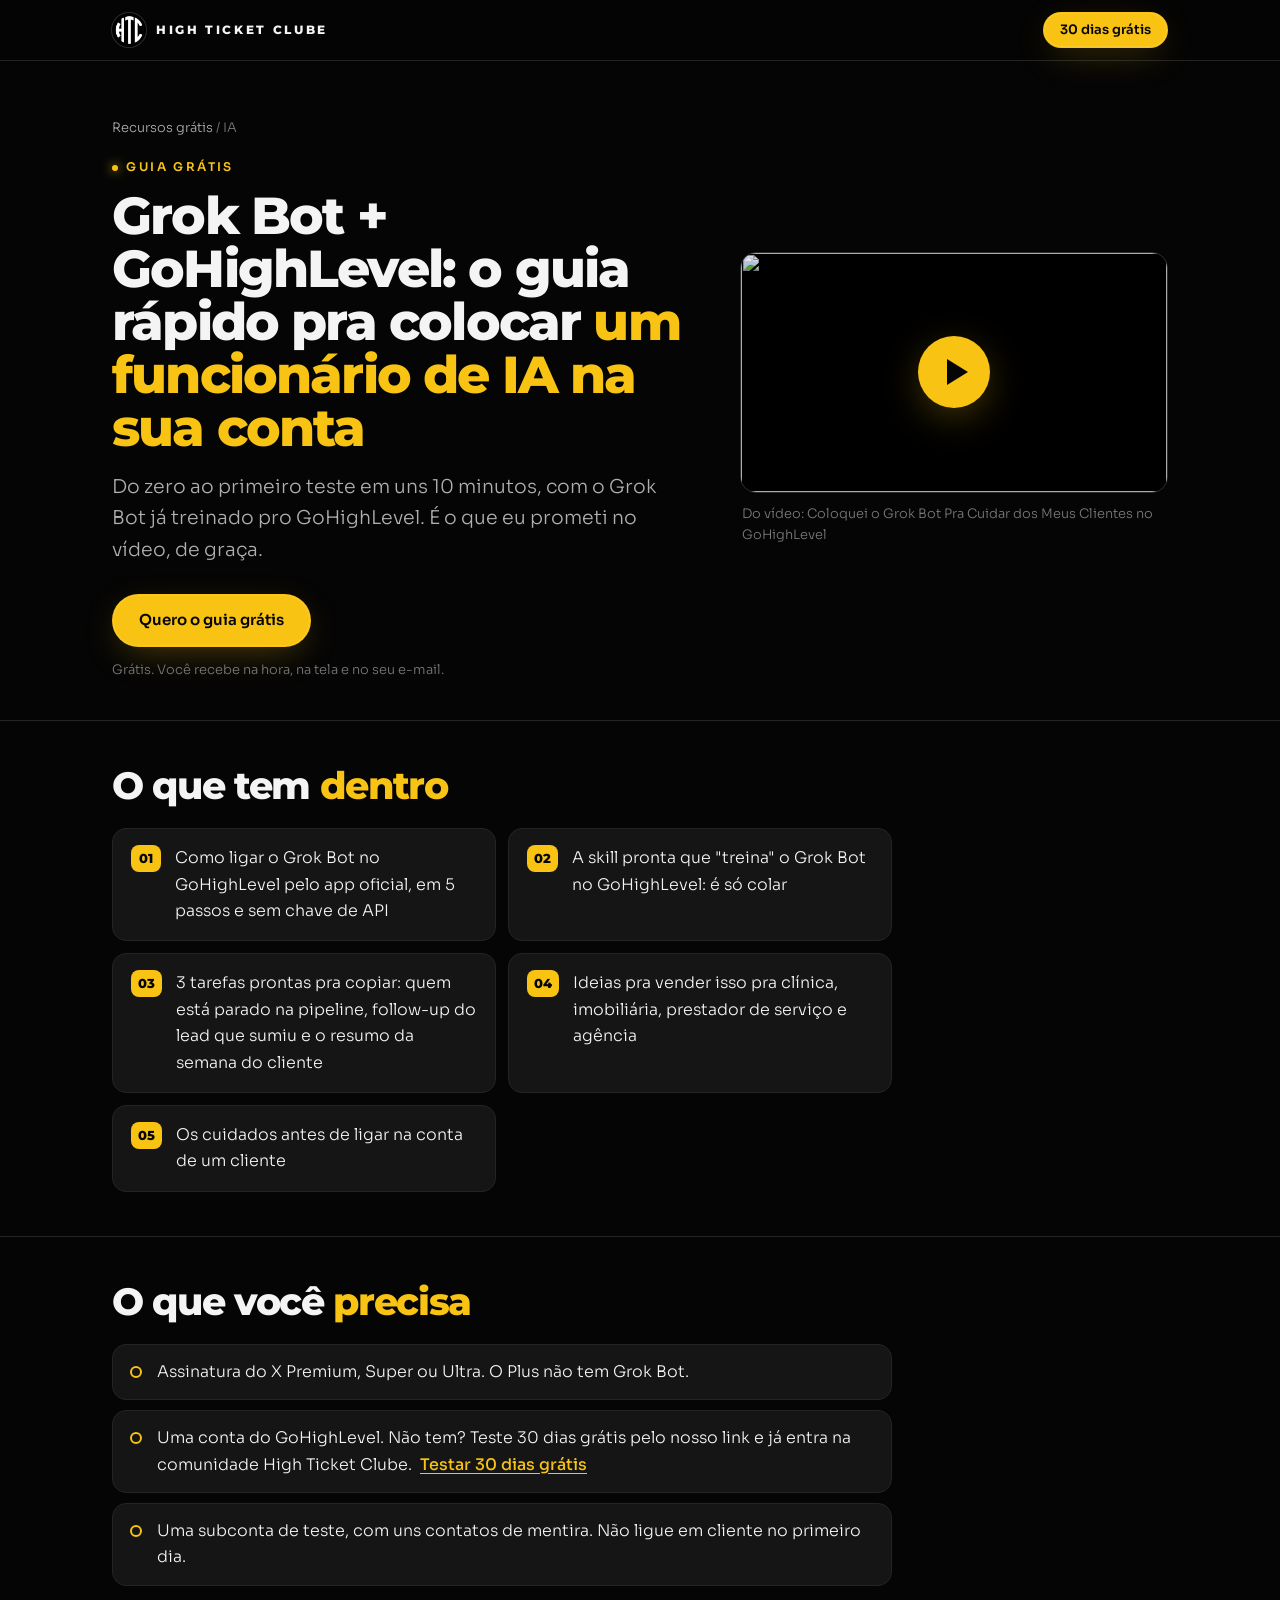
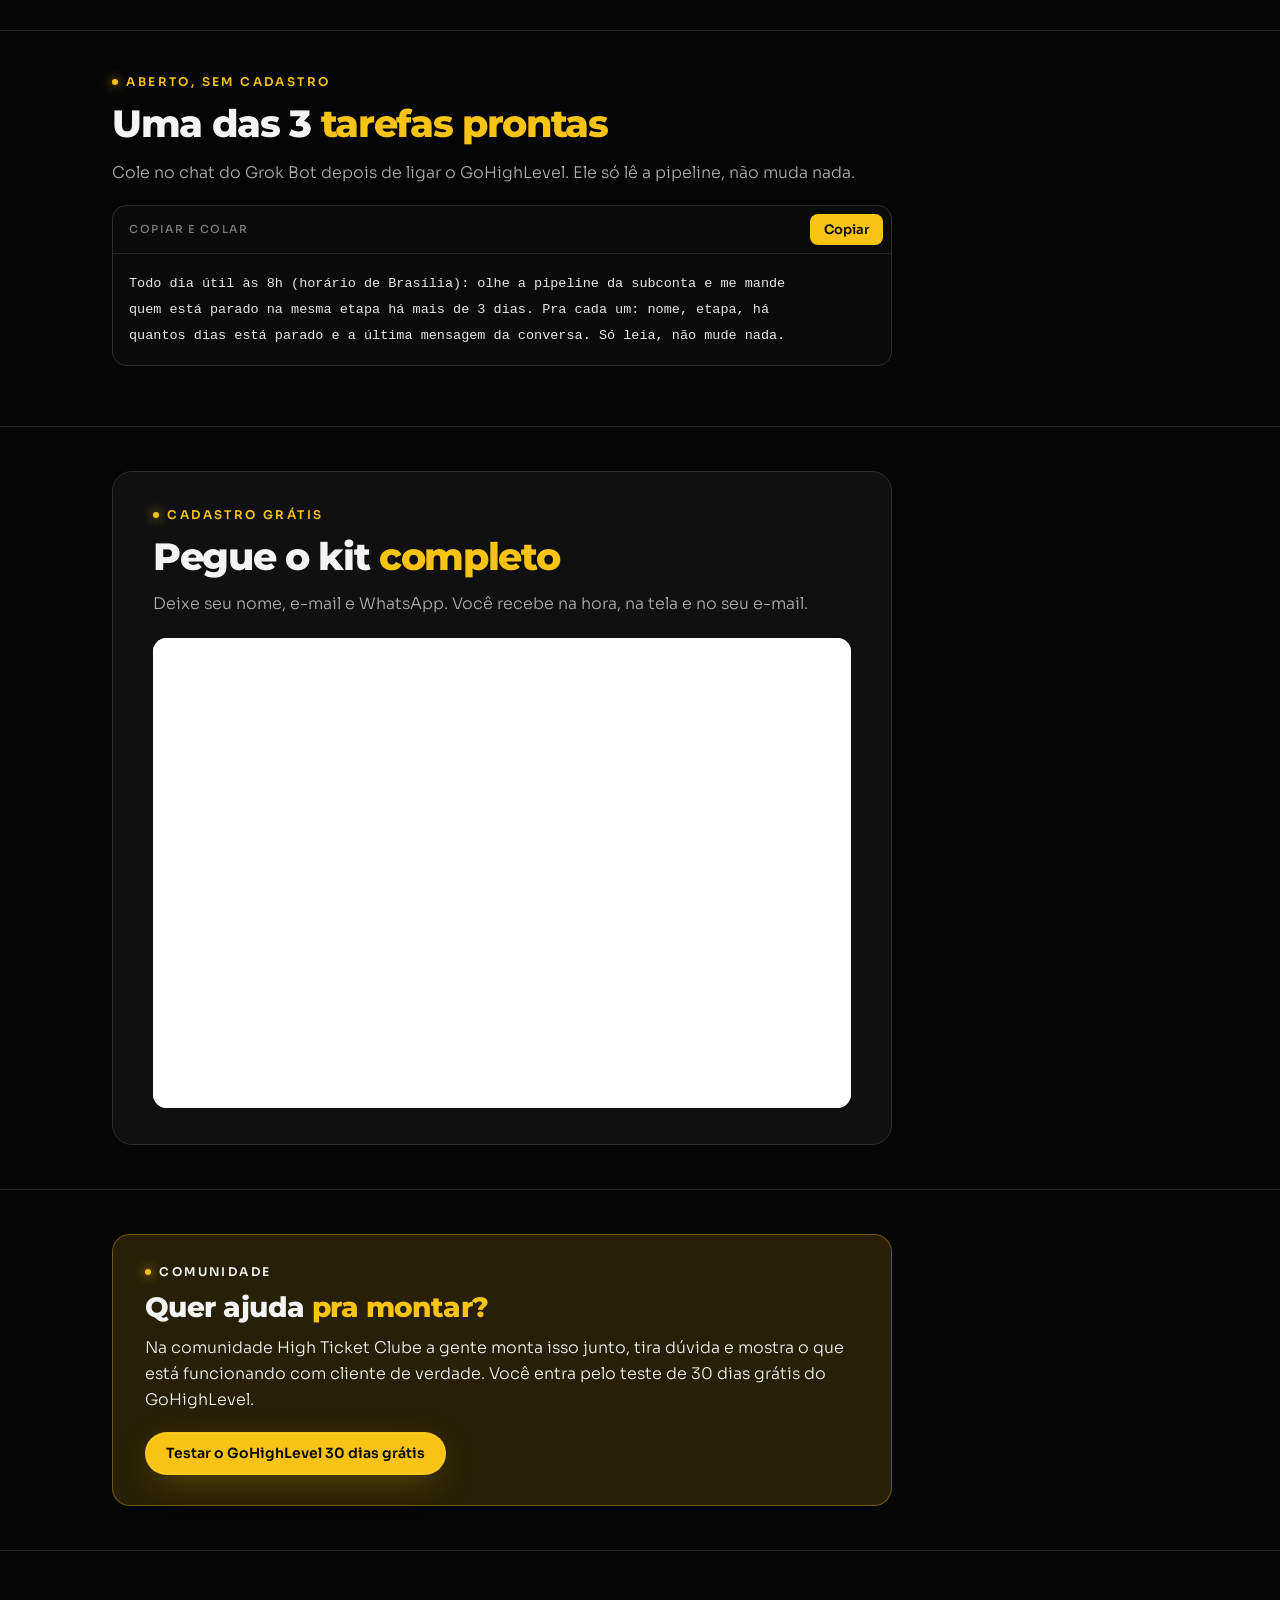
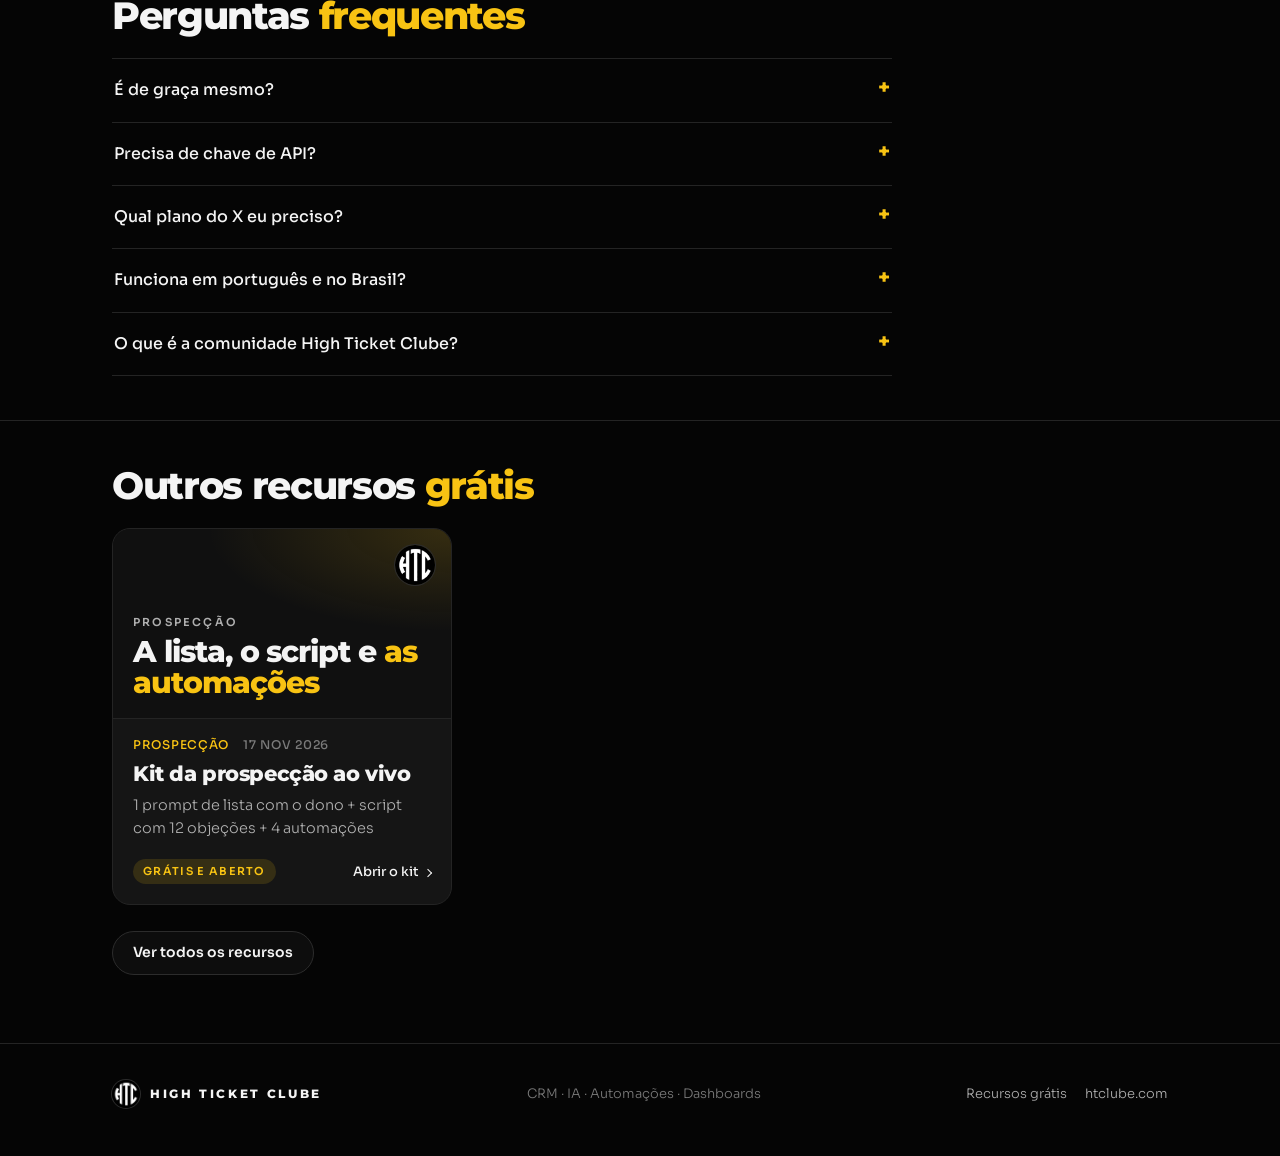
==== grok-bot-ghl/index.html @ d807158c "recursos: kit-prospeccao, grok-bot-ghl Co-Authored-By: Claude Opus 5.5 <noreply@anthropic.com>" ====
<!doctype html>
<html lang="pt-BR">
<head>
<meta charset="utf-8">
<meta name="viewport" content="width=device-width, initial-scale=1">
<title>Grok Bot + GoHighLevel | Recursos grátis</title>
<meta name="description" content="Do zero ao primeiro teste em uns 10 minutos, com o Grok Bot já treinado pro GoHighLevel. É o que eu prometi no vídeo, de graça.">
<link rel="canonical" href="https://recursos.htclube.com/grok-bot-ghl/">
<meta property="og:type" content="website">
<meta property="og:title" content="Grok Bot + GoHighLevel | Recursos grátis">
<meta property="og:description" content="Do zero ao primeiro teste em uns 10 minutos, com o Grok Bot já treinado pro GoHighLevel. É o que eu prometi no vídeo, de graça.">
<meta property="og:url" content="https://recursos.htclube.com/grok-bot-ghl/">
<meta property="og:image" content="https://i.ytimg.com/vi/a-weSsnmP30/hqdefault.jpg">
<meta name="theme-color" content="#050505">
<link rel="icon" type="image/png" href="../assets/favicon.png">
<link rel="preconnect" href="https://fonts.googleapis.com">
<link rel="preconnect" href="https://fonts.gstatic.com" crossorigin>
<link rel="stylesheet" href="https://fonts.googleapis.com/css2?family=Montserrat:wght@800&family=Sora:wght@300..700&display=swap">
<link rel="stylesheet" href="../assets/estilo.css?v=2f6b533d">
<script src="../assets/site.js?v=2f6b533d" defer></script>
</head>
<body>
<header class="topo"><div class="wrap topo-in">
<a class="marca" href="../" data-leva><img src="../assets/logo.png" alt="" width="34" height="34"><span>HIGH TICKET CLUBE</span></a>
<a class="btn btn-p" href="https://www.htclube.com/?utm_source=youtube&amp;utm_medium=organic&amp;utm_campaign=ia&amp;utm_content=g-mat-grok-bot-ghl" data-trial target="_blank" rel="noopener">30 dias grátis</a>
</div></header>
<main>
<section class="hero hero-kit"><div class="wrap hero-grade">
<div>
<p class="voltar"><a href="../" data-leva>Recursos grátis</a> / IA</p>
<p class="eyebrow">GUIA GRÁTIS</p>
<h1>Grok Bot + GoHighLevel: o guia rápido pra colocar <span class="am">um funcionário de IA na sua conta</span></h1>
<p class="sub">Do zero ao primeiro teste em uns 10 minutos, com o Grok Bot já treinado pro GoHighLevel. É o que eu prometi no vídeo, de graça.</p>
<p class="acoes"><a class="btn btn-g" href="#cadastro">Quero o guia grátis</a></p>
<p class="peq">Grátis. Você recebe na hora, na tela e no seu e-mail.</p>
</div>
<div class="video"><a class="video-capa" href="https://www.youtube.com/watch?v=a-weSsnmP30" data-yt="a-weSsnmP30" target="_blank" rel="noopener"><img src="https://i.ytimg.com/vi/a-weSsnmP30/hqdefault.jpg" alt="" width="480" height="360"><span class="play" aria-hidden="true"></span><span class="sr">Assistir o vídeo no YouTube</span></a><p class="video-legenda">Do vídeo: Coloquei o Grok Bot Pra Cuidar dos Meus Clientes no GoHighLevel</p></div>
</div></section>

<section class="secao"><div class="wrap ler">
<h2>O que tem <span class="am">dentro</span></h2>
<ol class="dentro"><li><span class="n">01</span><span>Como ligar o Grok Bot no GoHighLevel pelo app oficial, em 5 passos e sem chave de API</span></li><li><span class="n">02</span><span>A skill pronta que "treina" o Grok Bot no GoHighLevel: é só colar</span></li><li><span class="n">03</span><span>3 tarefas prontas pra copiar: quem está parado na pipeline, follow-up do lead que sumiu e o resumo da semana do cliente</span></li><li><span class="n">04</span><span>Ideias pra vender isso pra clínica, imobiliária, prestador de serviço e agência</span></li><li><span class="n">05</span><span>Os cuidados antes de ligar na conta de um cliente</span></li></ol>
</div></section>

<section class="secao"><div class="wrap ler">
<h2>O que você <span class="am">precisa</span></h2>
<ul class="precisa"><li>Assinatura do X Premium, Super ou Ultra. O Plus não tem Grok Bot.</li><li>Uma conta do GoHighLevel. Não tem? Teste 30 dias grátis pelo nosso link e já entra na comunidade High Ticket Clube. <a class="link-trial" href="https://www.htclube.com/?utm_source=youtube&amp;utm_medium=organic&amp;utm_campaign=ia&amp;utm_content=g-mat-grok-bot-ghl" data-trial target="_blank" rel="noopener">Testar 30 dias grátis</a></li><li>Uma subconta de teste, com uns contatos de mentira. Não ligue em cliente no primeiro dia.</li></ul>
</div></section>

<section class="secao"><div class="wrap ler">
<p class="eyebrow">ABERTO, SEM CADASTRO</p>
<h2>Uma das 3 <span class="am">tarefas prontas</span></h2>
<p class="intro">Cole no chat do Grok Bot depois de ligar o GoHighLevel. Ele só lê a pipeline, não muda nada.</p>
<div class="conteudo"><div class="codigo"><div class="codigo-topo"><span>Copiar e colar</span><button class="copiar" type="button">Copiar</button></div><pre><code>Todo dia útil às 8h (horário de Brasília): olhe a pipeline da subconta e me mande
quem está parado na mesma etapa há mais de 3 dias. Pra cada um: nome, etapa, há
quantos dias está parado e a última mensagem da conversa. Só leia, não mude nada.</code></pre></div></div>
</div></section>

<section class="secao" id="cadastro"><div class="wrap ler">
<div class="cadastro">
<p class="eyebrow">CADASTRO GRÁTIS</p>
<h2>Pegue o kit <span class="am">completo</span></h2>
<p>Deixe seu nome, e-mail e WhatsApp. Você recebe na hora, na tela e no seu e-mail.</p>
<div class="form-ghl"><iframe data-src="https://api.leadconnectorhq.com/widget/form/6o6xbaWZyhLuDJ2fn6XQ?material=grok-bot-ghl" id="inline-6o6xbaWZyhLuDJ2fn6XQ" data-layout="{'id':'INLINE'}" data-trigger-type="alwaysShow" data-trigger-value="" data-activation-type="alwaysActivated" data-activation-value="" data-deactivation-type="neverDeactivate" data-deactivation-value="" data-form-name="Material grátis" data-height="470" data-layout-iframe-id="inline-6o6xbaWZyhLuDJ2fn6XQ" data-form-id="6o6xbaWZyhLuDJ2fn6XQ" title="Cadastro grátis: Grok Bot + GoHighLevel" style="height:470px"></iframe></div>
<noscript><p class="aviso-form">O cadastro precisa do JavaScript ligado no navegador.</p></noscript>
<script src="https://link.msgsndr.com/js/form_embed.js" defer></script>

</div>
</div></section>

<section class="secao"><div class="wrap ler">
<aside class="faixa-trial">
<p class="eyebrow">COMUNIDADE</p>
<h3>Quer ajuda <span class="am">pra montar?</span></h3>
<p>Na comunidade High Ticket Clube a gente monta isso junto, tira dúvida e mostra o que está funcionando com cliente de verdade. Você entra pelo teste de 30 dias grátis do GoHighLevel.</p>
<a class="btn" href="https://www.htclube.com/?utm_source=youtube&amp;utm_medium=organic&amp;utm_campaign=ia&amp;utm_content=g-mat-grok-bot-ghl" data-trial target="_blank" rel="noopener">Testar o GoHighLevel 30 dias grátis</a>
</aside>
</div></section>

<section class="secao"><div class="wrap ler">
<h2>Perguntas <span class="am">frequentes</span></h2>
<div class="faq"><details><summary>É de graça mesmo?</summary><p>É. Você deixa nome, e-mail e WhatsApp e o kit abre na hora.</p></details><details><summary>Precisa de chave de API?</summary><p>Não. A HighLevel tem um app oficial dentro do Grok Bot. Você entra com o seu login do GoHighLevel.</p></details><details><summary>Qual plano do X eu preciso?</summary><p>Premium, Super ou Ultra. O Plus não tem Grok Bot. Confira o preço em x.ai na hora de assinar.</p></details><details><summary>Funciona em português e no Brasil?</summary><p>Ainda não está confirmado na documentação. Teste na sua subconta antes de prometer pro cliente.</p></details><details><summary>O que é a comunidade High Ticket Clube?</summary><p>É a maior comunidade de GoHighLevel do Brasil, com mais de 500 membros. Você entra pelo teste de 30 dias grátis do GoHighLevel pelo nosso link, e lá dentro estão as automações prontas pra importar.</p></details></div>
</div></section>
<section class="secao"><div class="wrap">
<h2>Outros recursos <span class="am">grátis</span></h2>
<div class="grade"><a class="card" href="../kit-prospeccao/" data-leva data-tema="Prospecção">
<div class="capa capa-marca"><img class="capa-logo" src="../assets/logo.png" alt="" width="40" height="40"><span class="capa-tema">Prospecção</span><span class="capa-titulo">A lista, o script e <span class="am">as automações</span></span></div>
<div class="card-corpo">
<p class="meta"><span>Prospecção</span><span>17 nov 2026</span></p>
<h3>Kit da prospecção ao vivo</h3>
<p class="resumo">1 prompt de lista com o dono + script com 12 objeções + 4 automações</p>
<p class="card-pe"><span class="selo">Grátis e aberto</span><span class="abrir">Abrir o kit</span></p>
</div>
</a></div>
<p class="ver-todos"><a class="btn btn-sec" href="../" data-leva>Ver todos os recursos</a></p>
</div></section>
</main>
<footer class="rodape"><div class="wrap rodape-in">
<div class="marca"><img src="../assets/logo.png" alt="" width="28" height="28"><span>HIGH TICKET CLUBE</span></div>
<p class="assina">CRM · IA · Automações · Dashboards</p>
<p class="links"><a href="../" data-leva>Recursos grátis</a><a href="https://www.htclube.com/" target="_blank" rel="noopener">htclube.com</a></p>
</div></footer>
</body>
</html>
---- assets/estilo.css ----
/* Recursos grátis do High Ticket Clube. Gerado por tools/recursos.py (fonte: tools/recursos_estilo.css no YouTube Hub).
   Marca: preto profundo, um único destaque amarelo #f8c313, Montserrat 800 + Sora. */
:root {
  --fundo: #050505; --elevado: #101010; --sup: #151515; --sup2: #1c1c1c;
  --linha: #242424; --linha-forte: #2c2c2c;
  --texto: #f4f4f4; --suave: #afafaf; --apagado: #7a7a7a;
  --cor: #f8c313; --cor-suave: rgba(248, 195, 19, .14); --cor-brilho: rgba(248, 195, 19, .35);
  --curva: cubic-bezier(.2, .7, .2, 1);
  --titulo: 'Montserrat', system-ui, sans-serif;
  --corpo: 'Sora', system-ui, sans-serif;
  color-scheme: dark;
}
*, *::before, *::after { box-sizing: border-box; }
html { -webkit-text-size-adjust: 100%; scroll-behavior: smooth; scroll-padding-top: 76px; }
body { margin: 0; background: var(--fundo); color: var(--texto); font: 300 16px/1.65 var(--corpo); }
img { max-width: 100%; display: block; }
a { color: var(--cor); text-underline-offset: .18em; }
[hidden] { display: none !important; }
.am { color: var(--cor); }
.wrap { max-width: 1120px; margin: 0 auto; padding: 0 16px; }
.ler > * { max-width: 780px; }
@media (min-width: 720px) { .wrap { padding: 0 32px; } }
.sr { position: absolute; width: 1px; height: 1px; overflow: hidden; clip: rect(0 0 0 0); white-space: nowrap; }

.previa { background: var(--sup2); color: var(--suave); font-size: 12.5px; text-align: center; padding: 8px 16px; border-bottom: 1px solid var(--linha); }

/* topo e rodapé */
.topo { position: sticky; top: 0; z-index: 20; background: rgba(5, 5, 5, .86); backdrop-filter: blur(12px); -webkit-backdrop-filter: blur(12px); border-bottom: 1px solid var(--linha); }
.topo-in { display: flex; align-items: center; justify-content: space-between; gap: 12px; height: 60px; }
.marca { display: inline-flex; align-items: center; gap: 10px; color: var(--texto); text-decoration: none; min-width: 0; }
.marca img { border-radius: 50%; box-shadow: 0 0 0 1px var(--linha-forte); flex: none; }
.marca span { font: 800 12px/1 var(--titulo); letter-spacing: .22em; white-space: nowrap; }
@media (max-width: 420px) { .marca span { font-size: 10px; letter-spacing: .12em; } }
.rodape { border-top: 1px solid var(--linha); padding: 36px 0 48px; margin-top: 24px; }
.rodape-in { display: flex; flex-wrap: wrap; align-items: center; justify-content: space-between; gap: 12px 24px; }
.rodape p { margin: 0; color: var(--apagado); font-size: 13px; }
.rodape .links { display: flex; gap: 18px; }
.rodape .links a { color: var(--suave); text-decoration: none; }
.rodape .links a:hover { color: var(--texto); }

/* botões */
.btn { display: inline-flex; align-items: center; justify-content: center; gap: 10px; padding: 12px 20px; border-radius: 999px;
  background: var(--cor); color: #050505; font: 600 14px/1.25 var(--corpo); text-decoration: none; text-align: center;
  border: 1px solid transparent; cursor: pointer;
  box-shadow: 0 0 0 1px rgba(255, 255, 255, .12) inset, 0 10px 36px -10px var(--cor-brilho);
  transition: transform .25s var(--curva), box-shadow .25s var(--curva); }
.btn:hover { transform: translateY(-2px); box-shadow: 0 0 0 1px rgba(255, 255, 255, .2) inset, 0 16px 44px -8px var(--cor-brilho); }
.btn:focus-visible, .chip:focus-visible, a:focus-visible, summary:focus-visible { outline: 2px solid var(--cor); outline-offset: 3px; }
.btn-p { padding: 9px 16px; font-size: 13px; flex: none; }
.btn-g { padding: 16px 26px; font-size: 15px; }
.btn-sec { background: rgba(255, 255, 255, .03); color: var(--texto); border-color: var(--linha-forte); box-shadow: none; }
.btn-sec:hover { border-color: var(--cor); box-shadow: none; }
.btn[disabled] { opacity: .45; cursor: not-allowed; transform: none; }

/* textos de título */
.eyebrow { display: flex; align-items: center; gap: .7em; margin: 0 0 14px; font: 600 12px/1.2 var(--corpo); letter-spacing: .2em; text-transform: uppercase; color: var(--cor); }
.eyebrow::before { content: ""; width: .5em; height: .5em; border-radius: 50%; background: var(--cor); box-shadow: 0 0 .9em var(--cor); flex: none; }
h1, h2, h3 { font-family: var(--titulo); font-weight: 800; letter-spacing: -.035em; line-height: 1.02; margin: 0; overflow-wrap: break-word; }
h1 { font-size: clamp(34px, 6.2vw, 62px); }
h2 { font-size: clamp(26px, 3.6vw, 38px); line-height: 1.08; margin-bottom: 22px; }
h3 { font-size: 20px; line-height: 1.2; letter-spacing: -.02em; }
.sub { font-size: clamp(16px, 1.8vw, 19px); color: var(--suave); margin: 18px 0 0; max-width: 620px; }
.peq { font-size: 13px; color: var(--apagado); margin: 12px 0 0; }
.intro { color: var(--suave); margin: -6px 0 18px; }

/* hero */
.hero { padding: 56px 0 40px; }
.hero h1 { max-width: 900px; }
.acoes { margin: 28px 0 0; display: flex; flex-wrap: wrap; gap: 12px; }
.voltar { font-size: 13px; color: var(--apagado); margin: 0 0 22px; }
.voltar a { color: var(--suave); text-decoration: none; }
.voltar a:hover { color: var(--texto); }
.hero-grade { display: grid; gap: 32px; align-items: center; }
@media (min-width: 920px) { .hero-grade { grid-template-columns: 1.15fr .85fr; gap: 48px; } .hero-kit h1 { font-size: clamp(34px, 4.4vw, 52px); } }
.hero-acesso h1 { font-size: clamp(32px, 5vw, 52px); }

/* central: filtro e grade */
.lista { padding: 8px 0 40px; }
.filtros { display: flex; flex-wrap: wrap; gap: 8px; margin: 0 0 22px; }
.chip { font: 500 13px/1 var(--corpo); color: var(--suave); background: var(--sup); border: 1px solid var(--linha); border-radius: 999px; padding: 9px 14px; cursor: pointer; transition: border-color .2s, color .2s; }
.chip:hover { color: var(--texto); border-color: var(--linha-forte); }
.chip[aria-pressed="true"] { background: var(--cor); color: #050505; border-color: var(--cor); }
.grade { display: grid; gap: 18px; grid-template-columns: repeat(auto-fill, minmax(min(300px, 100%), 1fr)); }
.card { display: flex; flex-direction: column; background: var(--sup); border: 1px solid var(--linha); border-radius: 18px; overflow: hidden; color: inherit; text-decoration: none; transition: transform .3s var(--curva), border-color .3s var(--curva); }
.card:hover { transform: translateY(-3px); border-color: var(--linha-forte); }
.capa { position: relative; aspect-ratio: 16 / 9; background: var(--elevado); overflow: hidden; }
.capa > img:not(.capa-logo) { width: 100%; height: 100%; object-fit: cover; }
.capa-marca { display: flex; flex-direction: column; justify-content: flex-end; gap: 8px; padding: 20px; border-bottom: 1px solid var(--linha);
  background: radial-gradient(120% 90% at 100% 0%, rgba(248, 195, 19, .16), transparent 60%), var(--elevado); }
.capa-logo { position: absolute; top: 16px; right: 16px; border-radius: 50%; box-shadow: 0 0 0 1px var(--linha-forte); }
.capa-tema { font: 600 11px/1 var(--corpo); letter-spacing: .2em; text-transform: uppercase; color: var(--suave); }
.capa-titulo { font: 800 clamp(24px, 3vw, 30px)/1.04 var(--titulo); letter-spacing: -.035em; color: var(--texto); }
.card-corpo { display: flex; flex-direction: column; gap: 8px; padding: 18px 20px 20px; flex: 1; }
.card h3 { font-size: 21px; }
.meta { display: flex; flex-wrap: wrap; gap: 6px 14px; margin: 0; font: 500 12px/1.3 var(--corpo); color: var(--apagado); letter-spacing: .06em; text-transform: uppercase; }
.meta span:first-child { color: var(--cor); }
.tag-rascunho { color: var(--suave) !important; border: 1px dashed var(--linha-forte); border-radius: 6px; padding: 0 6px; text-transform: none; letter-spacing: 0; }
.resumo { margin: 0; color: var(--suave); font-size: 14.5px; line-height: 1.55; }
.card-pe { margin: auto 0 0; padding-top: 12px; display: flex; align-items: center; justify-content: space-between; gap: 10px; flex-wrap: wrap; }
.selo { font: 600 11px/1 var(--corpo); letter-spacing: .12em; text-transform: uppercase; color: var(--cor); background: var(--cor-suave); padding: 7px 10px; border-radius: 999px; }
.abrir { font: 500 13px/1 var(--corpo); color: var(--texto); }
.abrir::after { content: ""; display: inline-block; width: .45em; height: .45em; border-top: 1.5px solid currentColor; border-right: 1.5px solid currentColor; transform: rotate(45deg); margin-left: .5em; transition: transform .25s var(--curva); }
.card:hover .abrir::after { transform: translateX(3px) rotate(45deg); }
.ver-todos { margin: 26px 0 0; }

/* faixa da comunidade (central) */
.faixa { background: var(--elevado); border-top: 1px solid var(--linha); border-bottom: 1px solid var(--linha); padding: 44px 0; margin: 8px 0 40px; }
.faixa-in { display: grid; gap: 24px; align-items: center; }
.faixa h2 { margin-bottom: 14px; }
.faixa p { margin: 0; color: var(--suave); max-width: 640px; }
@media (min-width: 880px) { .faixa-in { grid-template-columns: 1fr auto; gap: 48px; } }

/* página do kit */
.secao { padding: 44px 0; border-top: 1px solid var(--linha); }
.dentro { list-style: none; margin: 0; padding: 0; display: grid; gap: 12px; }
@media (min-width: 720px) { .dentro { grid-template-columns: 1fr 1fr; } }
.dentro li { display: flex; gap: 14px; align-items: flex-start; background: var(--sup); border: 1px solid var(--linha); border-radius: 14px; padding: 16px 18px; }
.dentro .n { flex: none; font: 800 13px/1 var(--titulo); color: #050505; background: var(--cor); border-radius: 8px; padding: 7px 7px; min-width: 30px; text-align: center; }
.precisa { list-style: none; margin: 0; padding: 0; display: grid; gap: 10px; }
.precisa li { position: relative; padding: 14px 16px 14px 44px; background: var(--sup); border: 1px solid var(--linha); border-radius: 14px; }
.precisa li::before { content: ""; position: absolute; left: 17px; top: 21px; width: 12px; height: 12px; border-radius: 50%; border: 2px solid var(--cor); }
.link-trial { display: inline-block; margin-left: 4px; font-weight: 500; white-space: nowrap; }
.video { margin: 0; }
.video-capa, .video iframe { position: relative; display: block; width: 100%; aspect-ratio: 16 / 9; border-radius: 16px; overflow: hidden; border: 1px solid var(--linha-forte); background: #000; }
.video-capa img { width: 100%; height: 100%; object-fit: cover; transition: transform .4s var(--curva), opacity .3s; opacity: .9; }
.video-capa:hover img { transform: scale(1.02); opacity: 1; }
.play { position: absolute; left: 50%; top: 50%; width: 72px; height: 72px; margin: -36px 0 0 -36px; border-radius: 50%; background: var(--cor); box-shadow: 0 10px 40px -6px var(--cor-brilho); }
.play::after { content: ""; position: absolute; left: 29px; top: 23px; border-style: solid; border-width: 13px 0 13px 21px; border-color: transparent transparent transparent #050505; }
.video-legenda { margin: 10px 2px 0; font-size: 13px; color: var(--apagado); }
.capa-hero .capa { border-radius: 16px; border: 1px solid var(--linha-forte); }

.cadastro { background: var(--elevado); border: 1px solid var(--linha-forte); border-radius: 20px; padding: 28px 20px; }
@media (min-width: 720px) { .cadastro { padding: 36px 40px; } }
.cadastro > h2 + p { color: var(--suave); margin: -8px 0 20px; }
.form-ghl { background: #fff; border-radius: 14px; overflow: hidden; }
.form-ghl iframe { display: block; width: 100%; border: 0; }
.form-falso { display: grid; gap: 14px; }
.form-falso label { display: grid; gap: 6px; font: 500 13px/1.2 var(--corpo); color: var(--suave); }
.form-falso input { width: 100%; font: 400 16px/1.2 var(--corpo); color: var(--texto); background: var(--sup); border: 1px solid var(--linha-forte); border-radius: 12px; padding: 14px 14px; }
.form-falso .btn { margin-top: 6px; width: 100%; }
.aviso-form { font-size: 12.5px; color: var(--apagado); margin: 12px 0 0; }
.ja { margin: 18px 0 0; font-size: 14px; }
.ja a { font-weight: 500; }

.faixa-trial { background: var(--cor-suave); border: 1px solid var(--cor-brilho); border-radius: 18px; padding: 24px 20px; margin: 40px 0; }
@media (min-width: 720px) { .faixa-trial { padding: 30px 32px; } }
.secao > .wrap > .faixa-trial:only-child { margin: 0; }
.faixa-trial h3 { font-size: clamp(22px, 2.6vw, 28px); margin-bottom: 10px; }
.faixa-trial p { color: var(--texto); margin: 0 0 18px; }
.faixa-trial .eyebrow { margin-bottom: 12px; }

.faq details { border-bottom: 1px solid var(--linha); }
.faq details:first-child { border-top: 1px solid var(--linha); }
.faq summary { cursor: pointer; list-style: none; display: flex; justify-content: space-between; gap: 16px; padding: 18px 2px; font-weight: 500; font-size: 16px; }
.faq summary::-webkit-details-marker { display: none; }
.faq summary::after { content: "+"; color: var(--cor); font: 800 20px/1 var(--titulo); flex: none; transition: transform .25s var(--curva); }
.faq details[open] summary::after { transform: rotate(45deg); }
.faq details p { margin: 0 0 18px; color: var(--suave); }

/* entrega: o material */
.indice { margin: 28px 0 0; padding: 18px 20px; background: var(--sup); border: 1px solid var(--linha); border-radius: 14px; }
.indice p { margin: 0 0 8px; font: 600 12px/1.2 var(--corpo); letter-spacing: .16em; text-transform: uppercase; color: var(--apagado); }
.indice ul { margin: 0; padding: 0; list-style: none; display: grid; gap: 6px; }
.indice a { color: var(--texto); text-decoration: none; }
.indice a:hover { color: var(--cor); }
.secao-conteudo { padding-top: 12px; border-top: 0; }
.doc { display: grid; gap: 8px; }
.doc-texto { min-width: 0; max-width: 780px; }
@media (min-width: 1080px) {
  .doc { grid-template-columns: minmax(0, 780px) minmax(0, 1fr); gap: 64px; align-items: start; }
  .doc-lado { grid-column: 2; grid-row: 1; position: sticky; top: 84px; }
  .doc-lado .indice { margin: 0; }
}
.conteudo { font-weight: 350; overflow-wrap: anywhere; }
.conteudo h2 { margin: 56px 0 16px; font-size: clamp(25px, 3.2vw, 34px); scroll-margin-top: 76px; }
.conteudo > h2:first-child { margin-top: 12px; }
.conteudo h3 { margin: 32px 0 10px; }
.conteudo h4 { margin: 24px 0 8px; font: 600 16px/1.3 var(--corpo); }
.conteudo p { margin: 12px 0; }
.conteudo ul, .conteudo ol { padding-left: 22px; margin: 12px 0; }
.conteudo li { margin: 6px 0; }
.conteudo li::marker { color: var(--cor); }
.conteudo strong { font-weight: 600; color: var(--texto); }
.conteudo em { font-style: normal; color: var(--suave); }
.conteudo code { font: 13.5px/1.4 ui-monospace, SFMono-Regular, Menlo, monospace; background: var(--sup2); border: 1px solid var(--linha); border-radius: 6px; padding: 1px 6px; }
.conteudo a { overflow-wrap: anywhere; }
.sep { border: 0; border-top: 1px solid var(--linha); margin: 40px 0; }
blockquote { margin: 14px 0; padding: 12px 18px; background: var(--sup); border-left: 3px solid var(--cor); border-radius: 0 12px 12px 0; }
blockquote p { margin: 6px 0 !important; }
.tabela { overflow-x: auto; margin: 18px 0; border: 1px solid var(--linha); border-radius: 14px; }
.tabela table { border-collapse: collapse; width: 100%; font-size: 14.5px; line-height: 1.5; }
.tabela th, .tabela td { text-align: left; vertical-align: top; padding: 11px 14px; border-bottom: 1px solid var(--linha); }
.tabela th { background: var(--sup2); font-weight: 600; font-size: 13px; color: var(--suave); }
.tabela tr:last-child td { border-bottom: 0; }
.tabela th, .tabela td { overflow-wrap: break-word; }
@media (max-width: 560px) {
  .tabela { border: 0; border-radius: 0; overflow: visible; }
  .tabela table, .tabela tbody, .tabela tr, .tabela td { display: block; width: 100%; }
  .tabela thead { display: none; }
  .tabela tr { background: var(--sup); border: 1px solid var(--linha); border-radius: 12px; margin: 0 0 10px; padding: 12px 14px; }
  .tabela td, .tabela td + td { border: 0 !important; padding: 0; }
  .tabela td:first-child { font-weight: 600; margin-bottom: 8px; }
  .tabela td + td::before { content: attr(data-rotulo); display: block; font: 600 11px/1.2 var(--corpo); letter-spacing: .14em; text-transform: uppercase; color: var(--apagado); margin-bottom: 4px; }
}
.tabela td + td, .tabela th + th { border-left: 1px solid var(--linha); }
.cta-linha { margin: 24px 0 !important; }

.codigo { background: #0b0b0b; border: 1px solid var(--linha-forte); border-radius: 14px; overflow: hidden; margin: 16px 0; }
.codigo-topo { display: flex; align-items: center; justify-content: space-between; gap: 12px; padding: 8px 8px 8px 16px; border-bottom: 1px solid var(--linha); font: 500 11px/1 var(--corpo); letter-spacing: .14em; text-transform: uppercase; color: var(--apagado); }
.copiar { font: 600 13px/1 var(--corpo); background: var(--cor); color: #050505; border: 0; border-radius: 8px; padding: 9px 14px; cursor: pointer; transition: transform .2s var(--curva); }
.copiar:active { transform: scale(.97); }
.copiar.ok { background: #22c55e; }
.codigo pre { margin: 0; padding: 16px; white-space: pre-wrap; overflow-wrap: anywhere; }
.codigo code { font: 13.5px/1.62 ui-monospace, SFMono-Regular, Menlo, monospace; color: #e6e6e6; background: none; border: 0; padding: 0; }

@media (prefers-reduced-motion: reduce) { * { transition: none !important; scroll-behavior: auto !important; } }
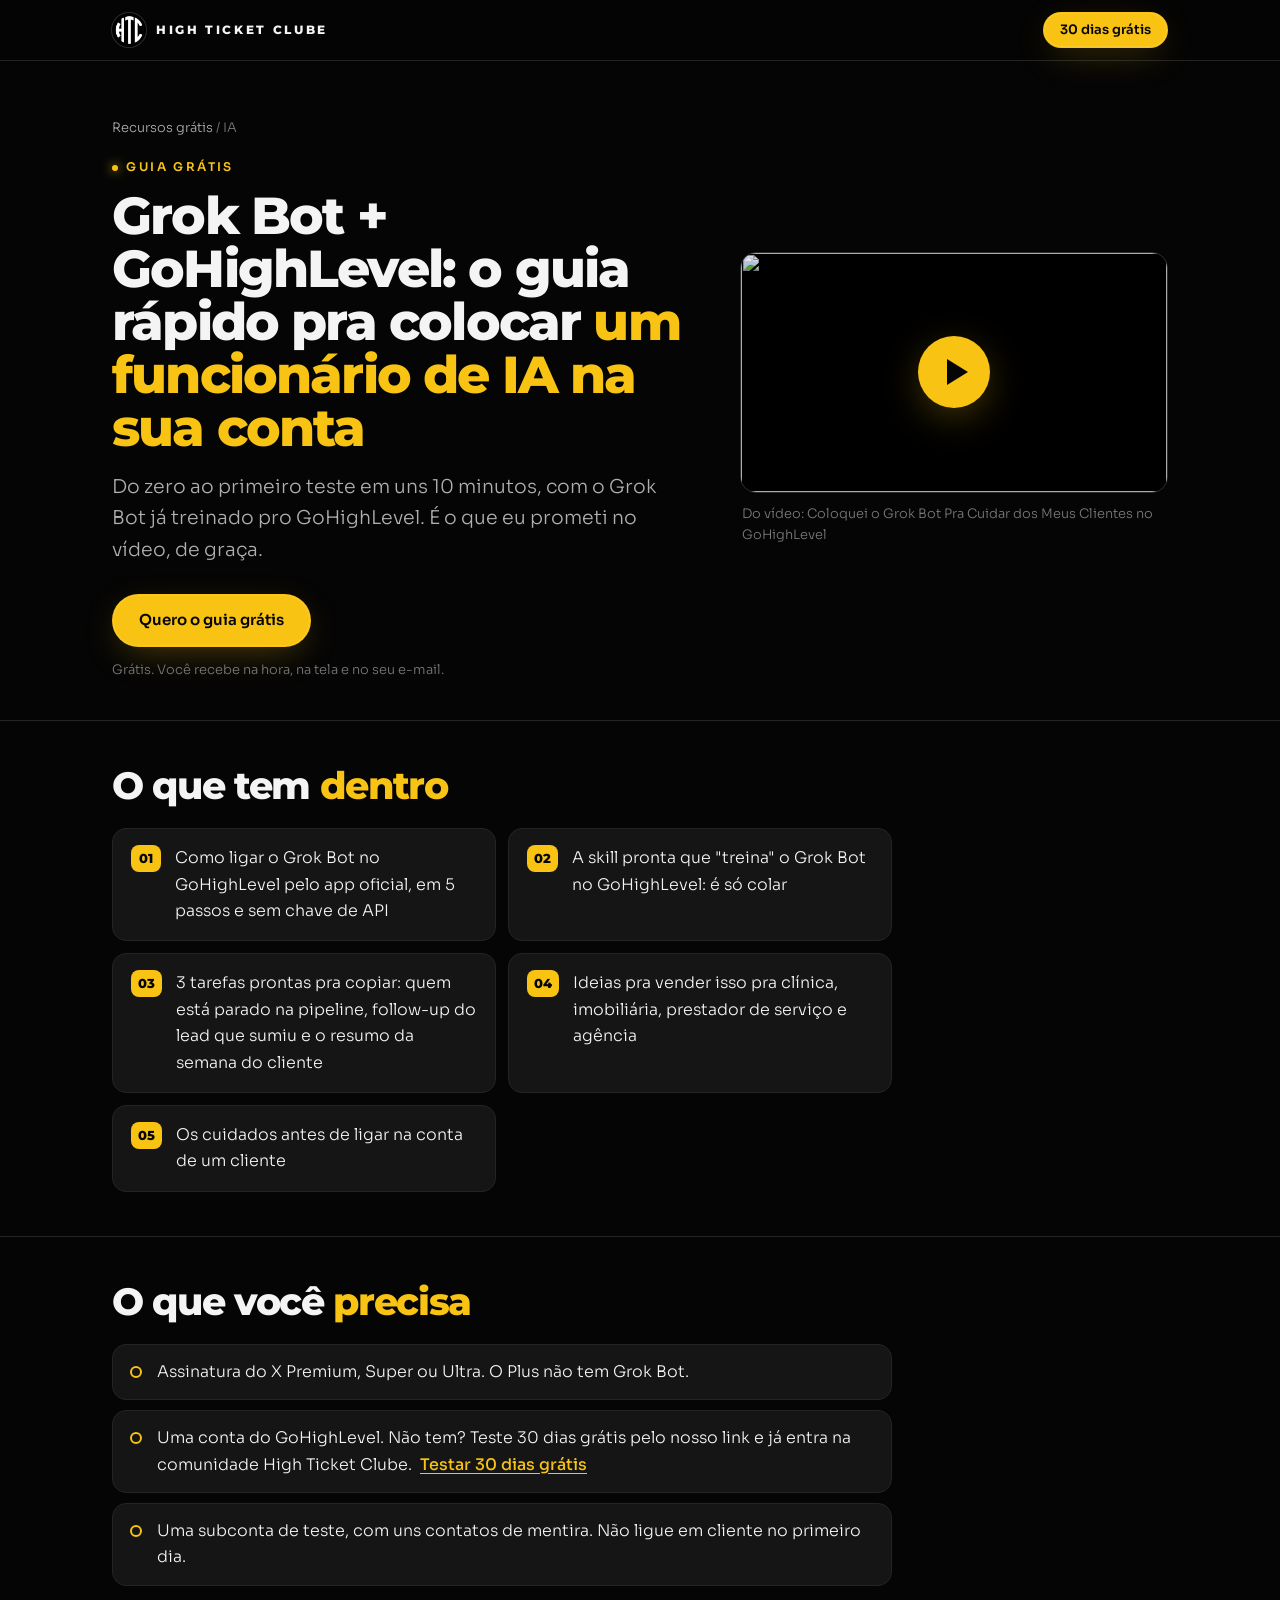
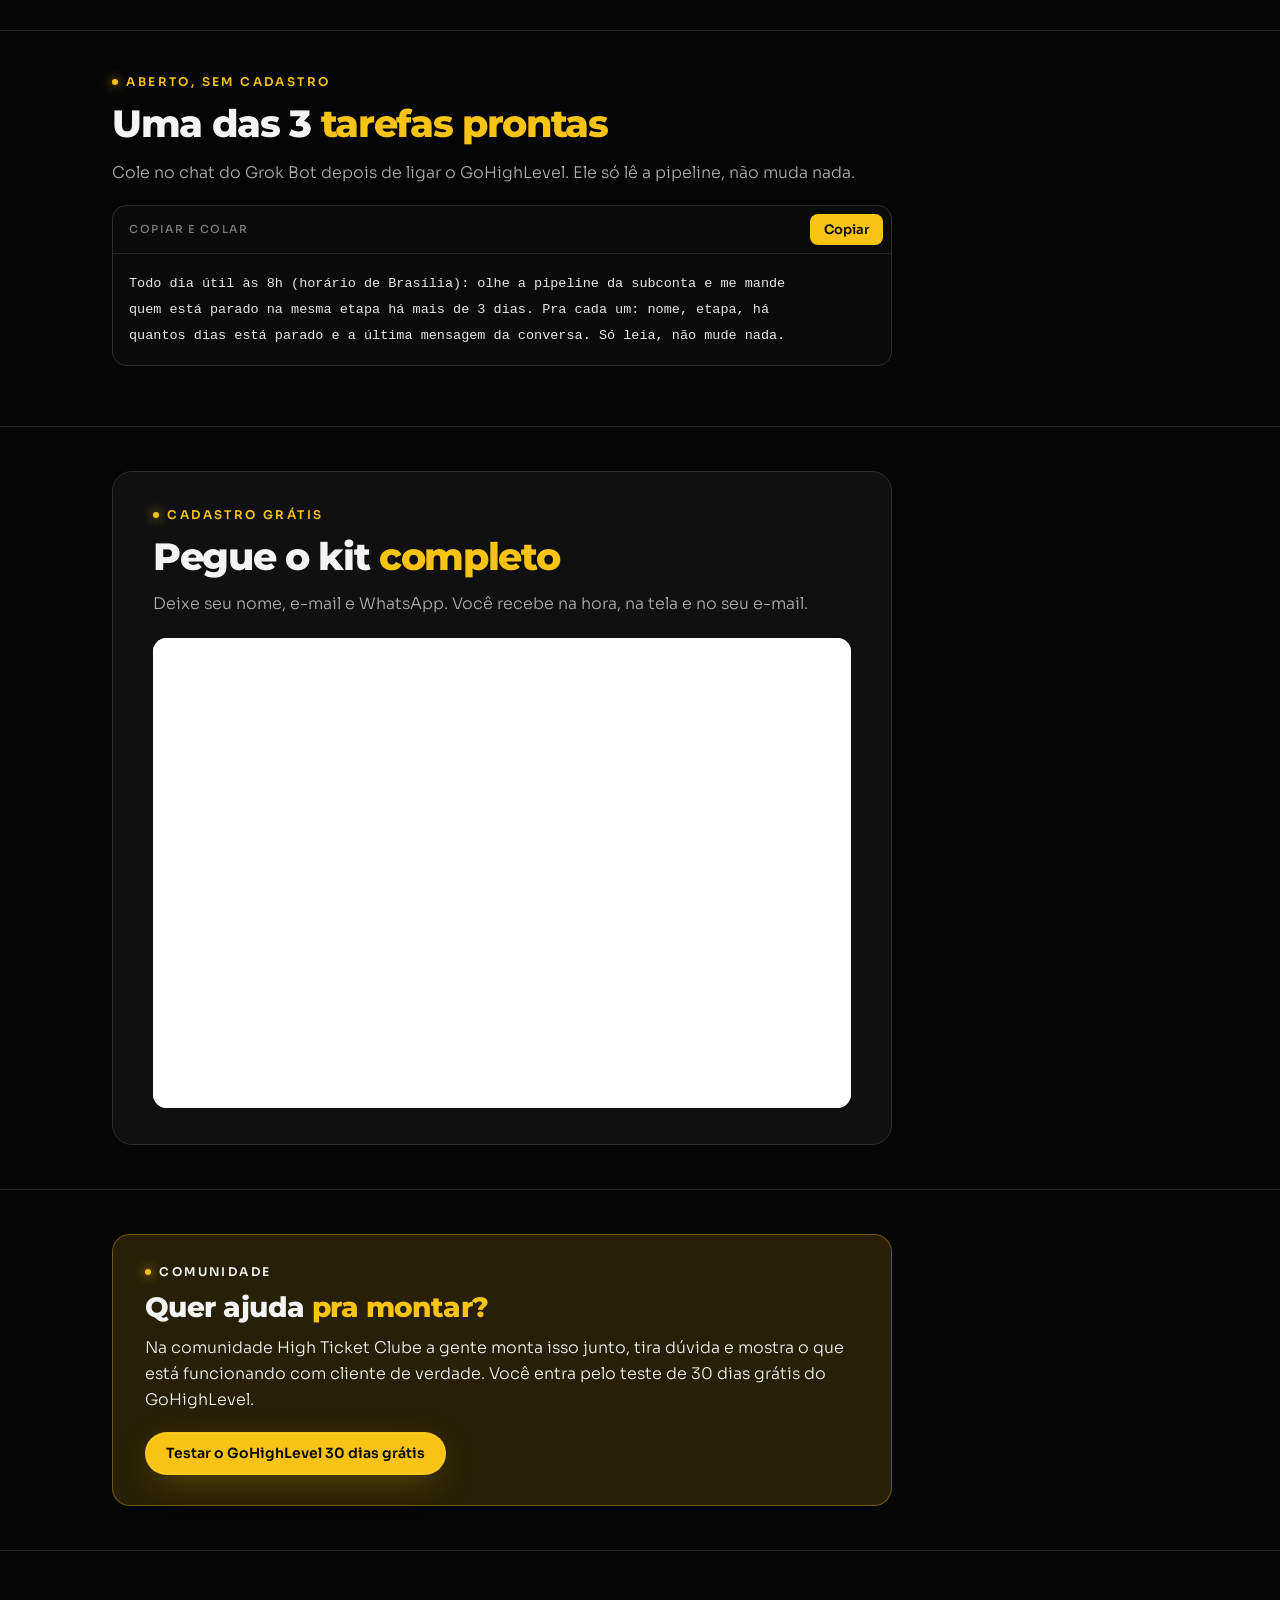
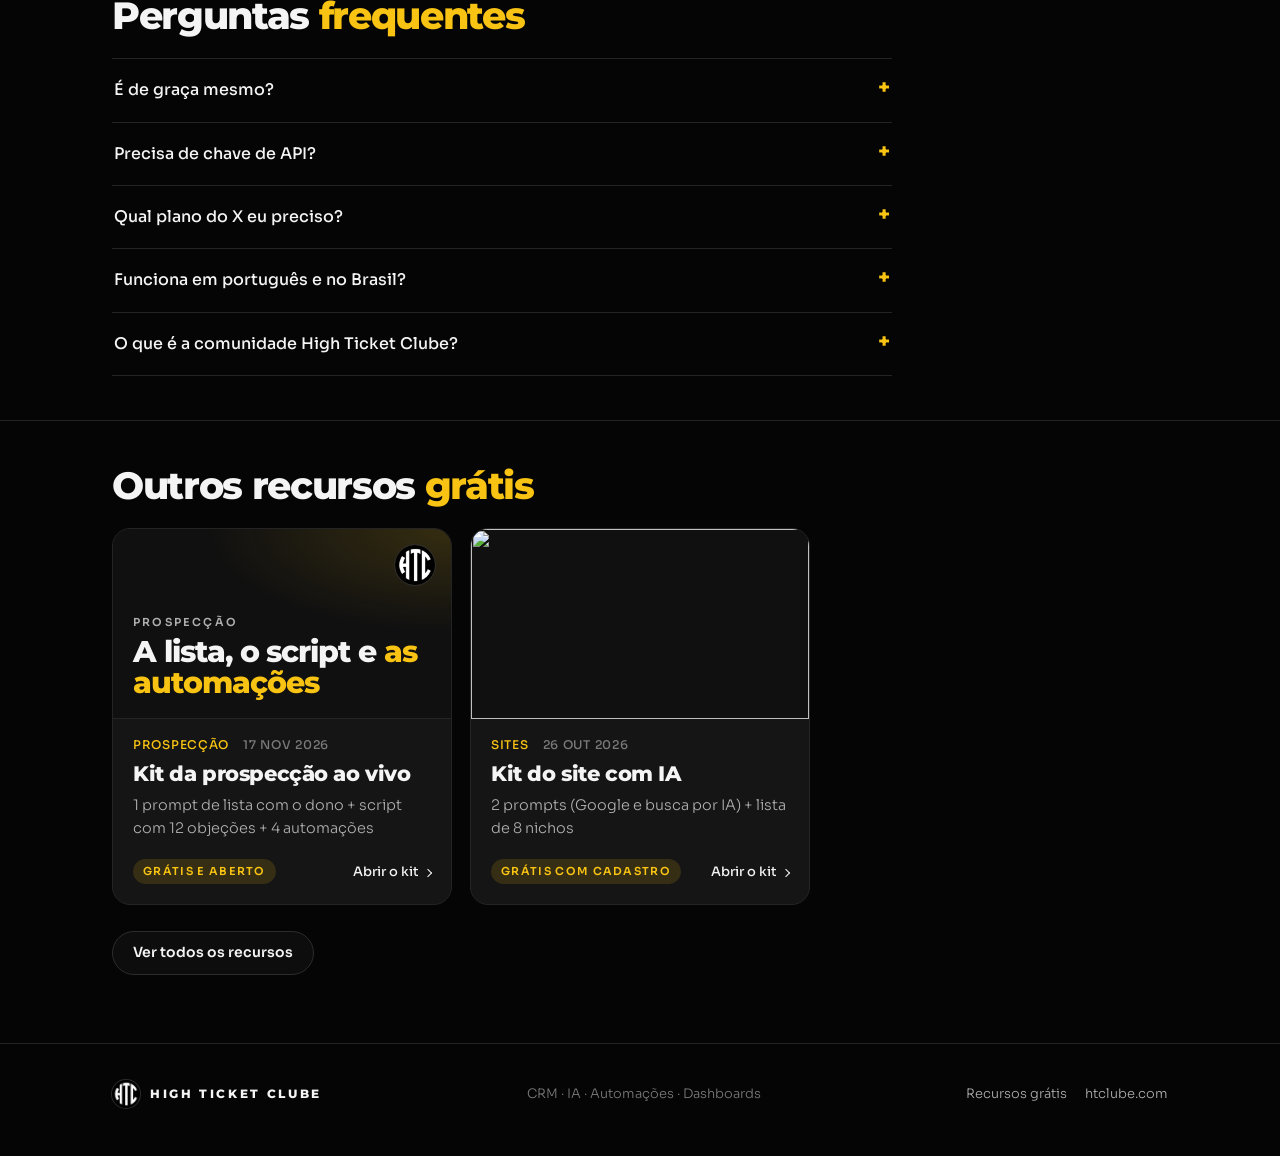
==== commit ea40996d: "recursos: kit-prospeccao, grok-bot-ghl, kit-site-ia Co-Authored-By: Claude Opus 5.5 <noreply@anthrop" ====
--- a/grok-bot-ghl/index.html
+++ b/grok-bot-ghl/index.html
@@ -91,6 +91,14 @@
 <p class="resumo">1 prompt de lista com o dono + script com 12 objeções + 4 automações</p>
 <p class="card-pe"><span class="selo">Grátis e aberto</span><span class="abrir">Abrir o kit</span></p>
 </div>
+</a><a class="card" href="../kit-site-ia/" data-leva data-tema="Sites">
+<div class="capa"><img src="https://i.ytimg.com/vi/6ZYaF0lVzB0/hqdefault.jpg" alt="" loading="lazy" width="480" height="360"></div>
+<div class="card-corpo">
+<p class="meta"><span>Sites</span><span>26 out 2026</span></p>
+<h3>Kit do site com IA</h3>
+<p class="resumo">2 prompts (Google e busca por IA) + lista de 8 nichos</p>
+<p class="card-pe"><span class="selo">Grátis com cadastro</span><span class="abrir">Abrir o kit</span></p>
+</div>
 </a></div>
 <p class="ver-todos"><a class="btn btn-sec" href="../" data-leva>Ver todos os recursos</a></p>
 </div></section>
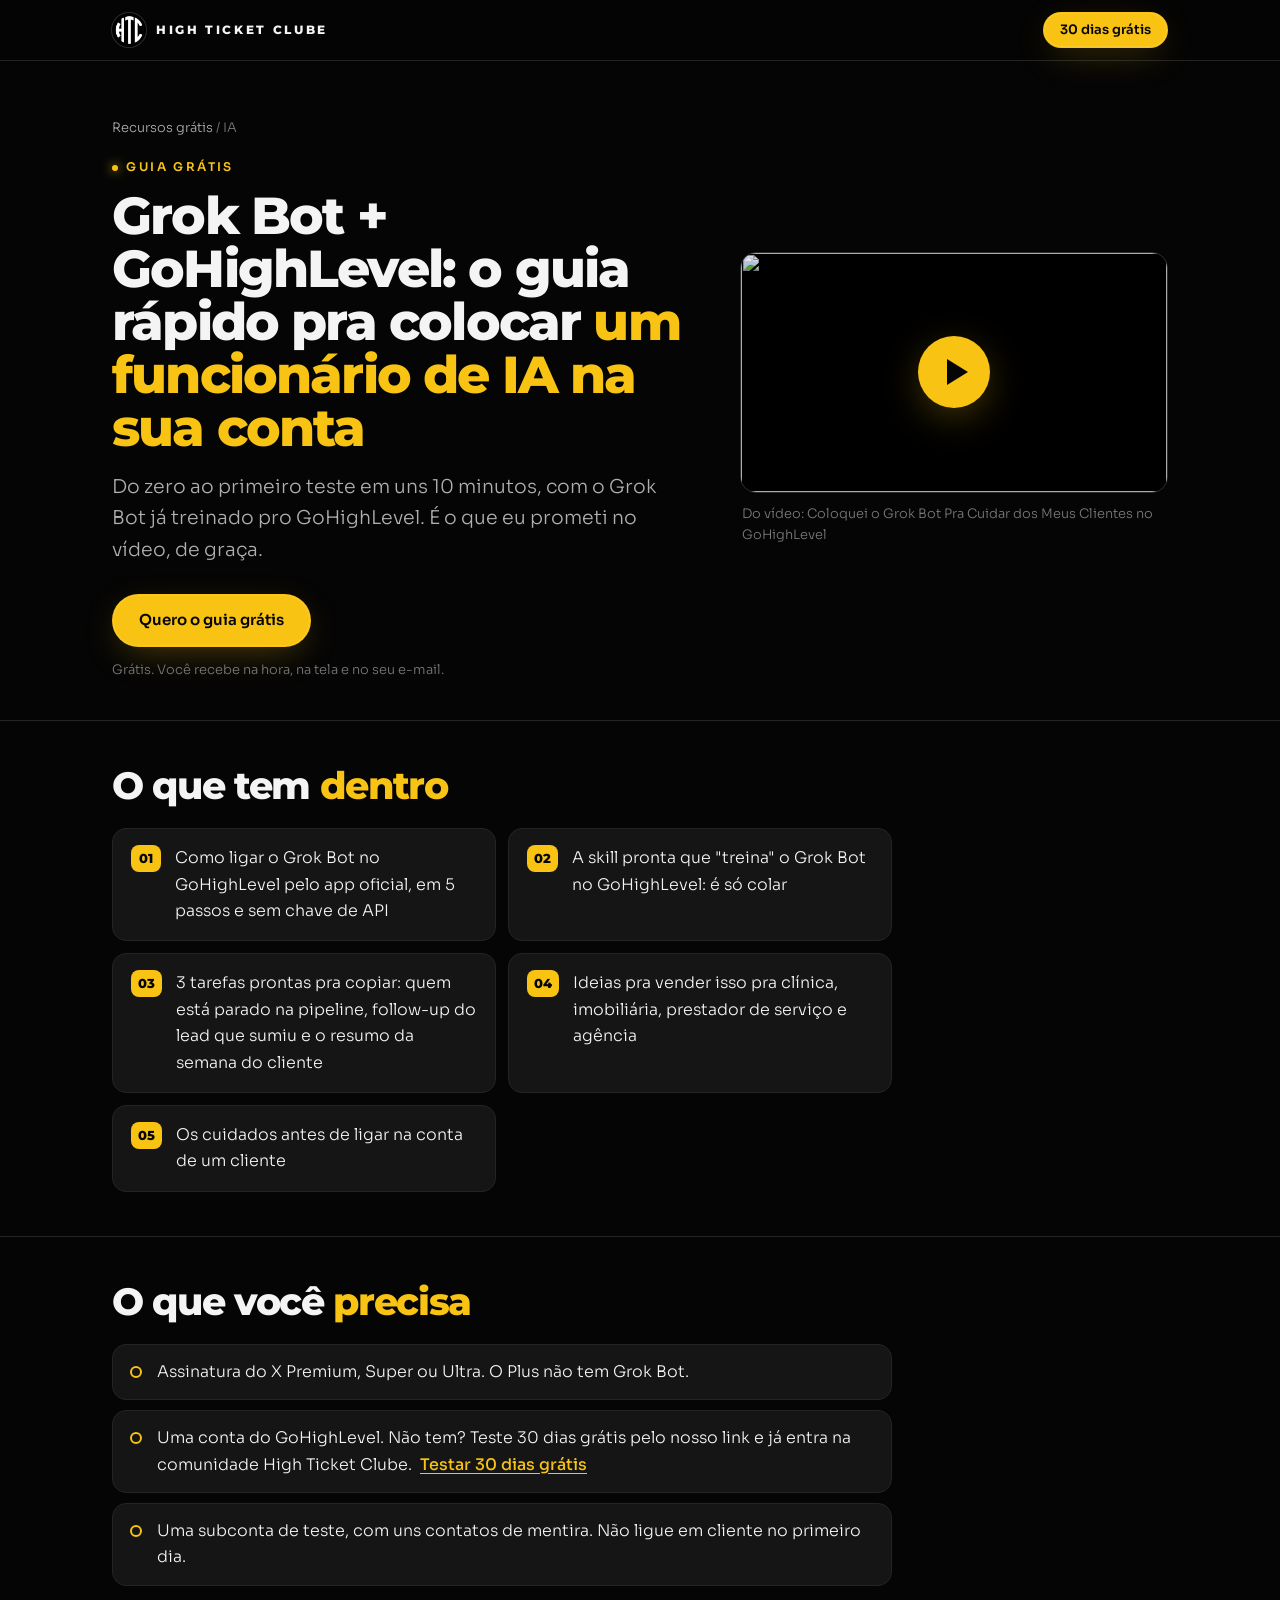
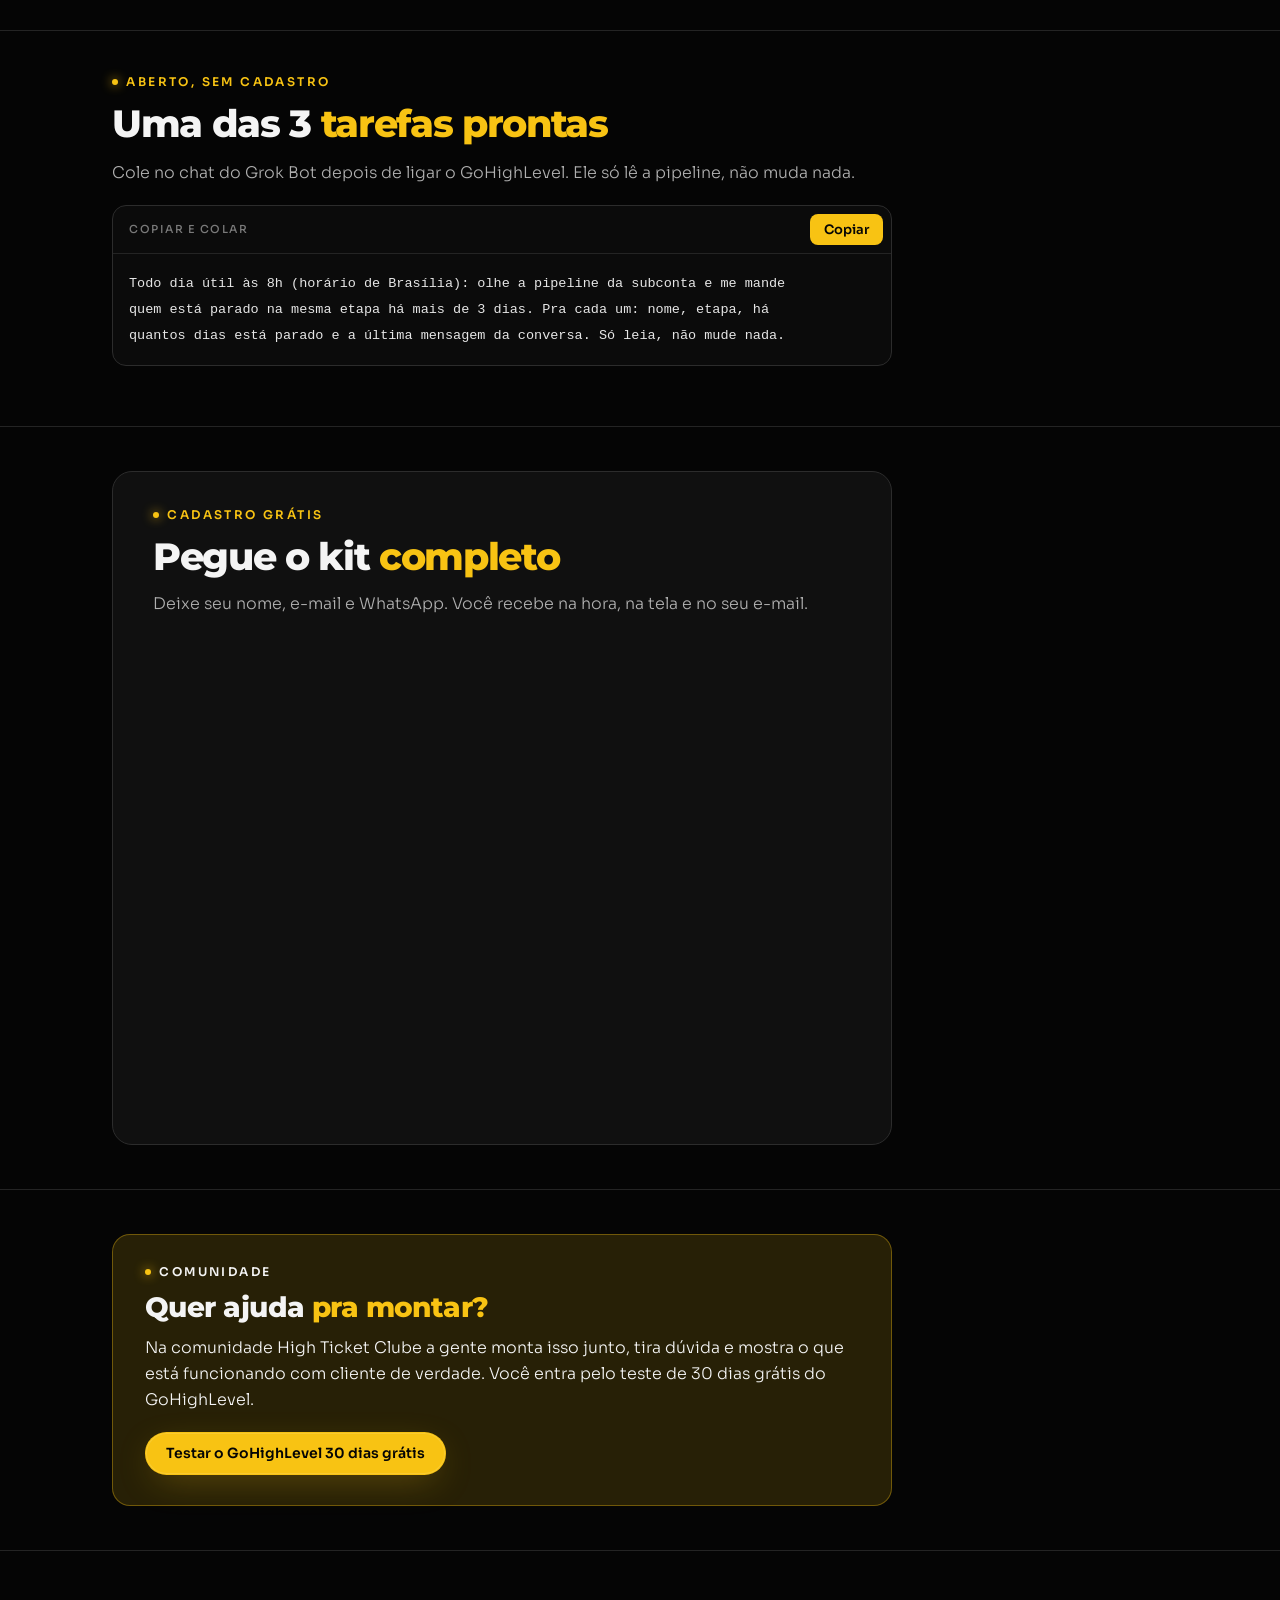
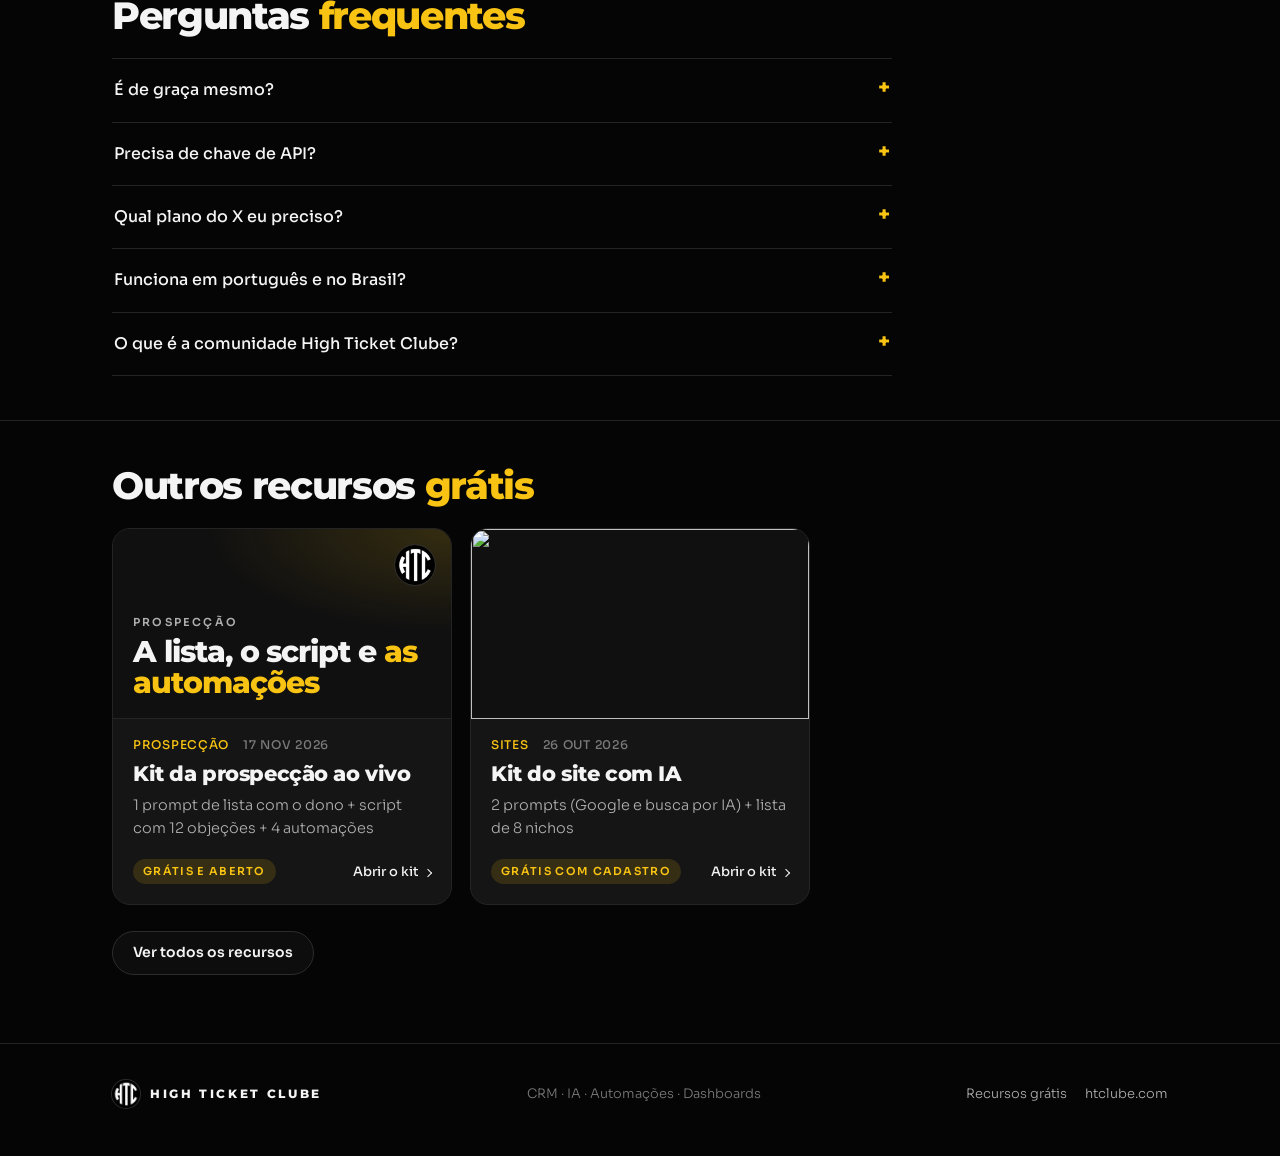
==== commit fb8a0359: "recursos: kit-prospeccao, grok-bot-ghl, kit-site-ia Co-Authored-By: Claude Opus 5.5 <noreply@anthrop" ====
--- a/grok-bot-ghl/index.html
+++ b/grok-bot-ghl/index.html
@@ -16,8 +16,8 @@
 <link rel="preconnect" href="https://fonts.googleapis.com">
 <link rel="preconnect" href="https://fonts.gstatic.com" crossorigin>
 <link rel="stylesheet" href="https://fonts.googleapis.com/css2?family=Montserrat:wght@800&family=Sora:wght@300..700&display=swap">
-<link rel="stylesheet" href="../assets/estilo.css?v=2f6b533d">
-<script src="../assets/site.js?v=2f6b533d" defer></script>
+<link rel="stylesheet" href="../assets/estilo.css?v=5bda9de5">
+<script src="../assets/site.js?v=5bda9de5" defer></script>
 </head>
 <body>
 <header class="topo"><div class="wrap topo-in">
--- a/assets/estilo.css
+++ b/assets/estilo.css
@@ -132,7 +132,8 @@
 .cadastro { background: var(--elevado); border: 1px solid var(--linha-forte); border-radius: 20px; padding: 28px 20px; }
 @media (min-width: 720px) { .cadastro { padding: 36px 40px; } }
 .cadastro > h2 + p { color: var(--suave); margin: -8px 0 20px; }
-.form-ghl { background: #fff; border-radius: 14px; overflow: hidden; }
+/* o form do GHL já vem nas cores do HTC (CSS personalizado no GHL, cópia em 16-materiais/form_htc.css) */
+.form-ghl { background: transparent; border-radius: 16px; overflow: hidden; margin: 0 -1px; }
 .form-ghl iframe { display: block; width: 100%; border: 0; }
 .form-falso { display: grid; gap: 14px; }
 .form-falso label { display: grid; gap: 6px; font: 500 13px/1.2 var(--corpo); color: var(--suave); }
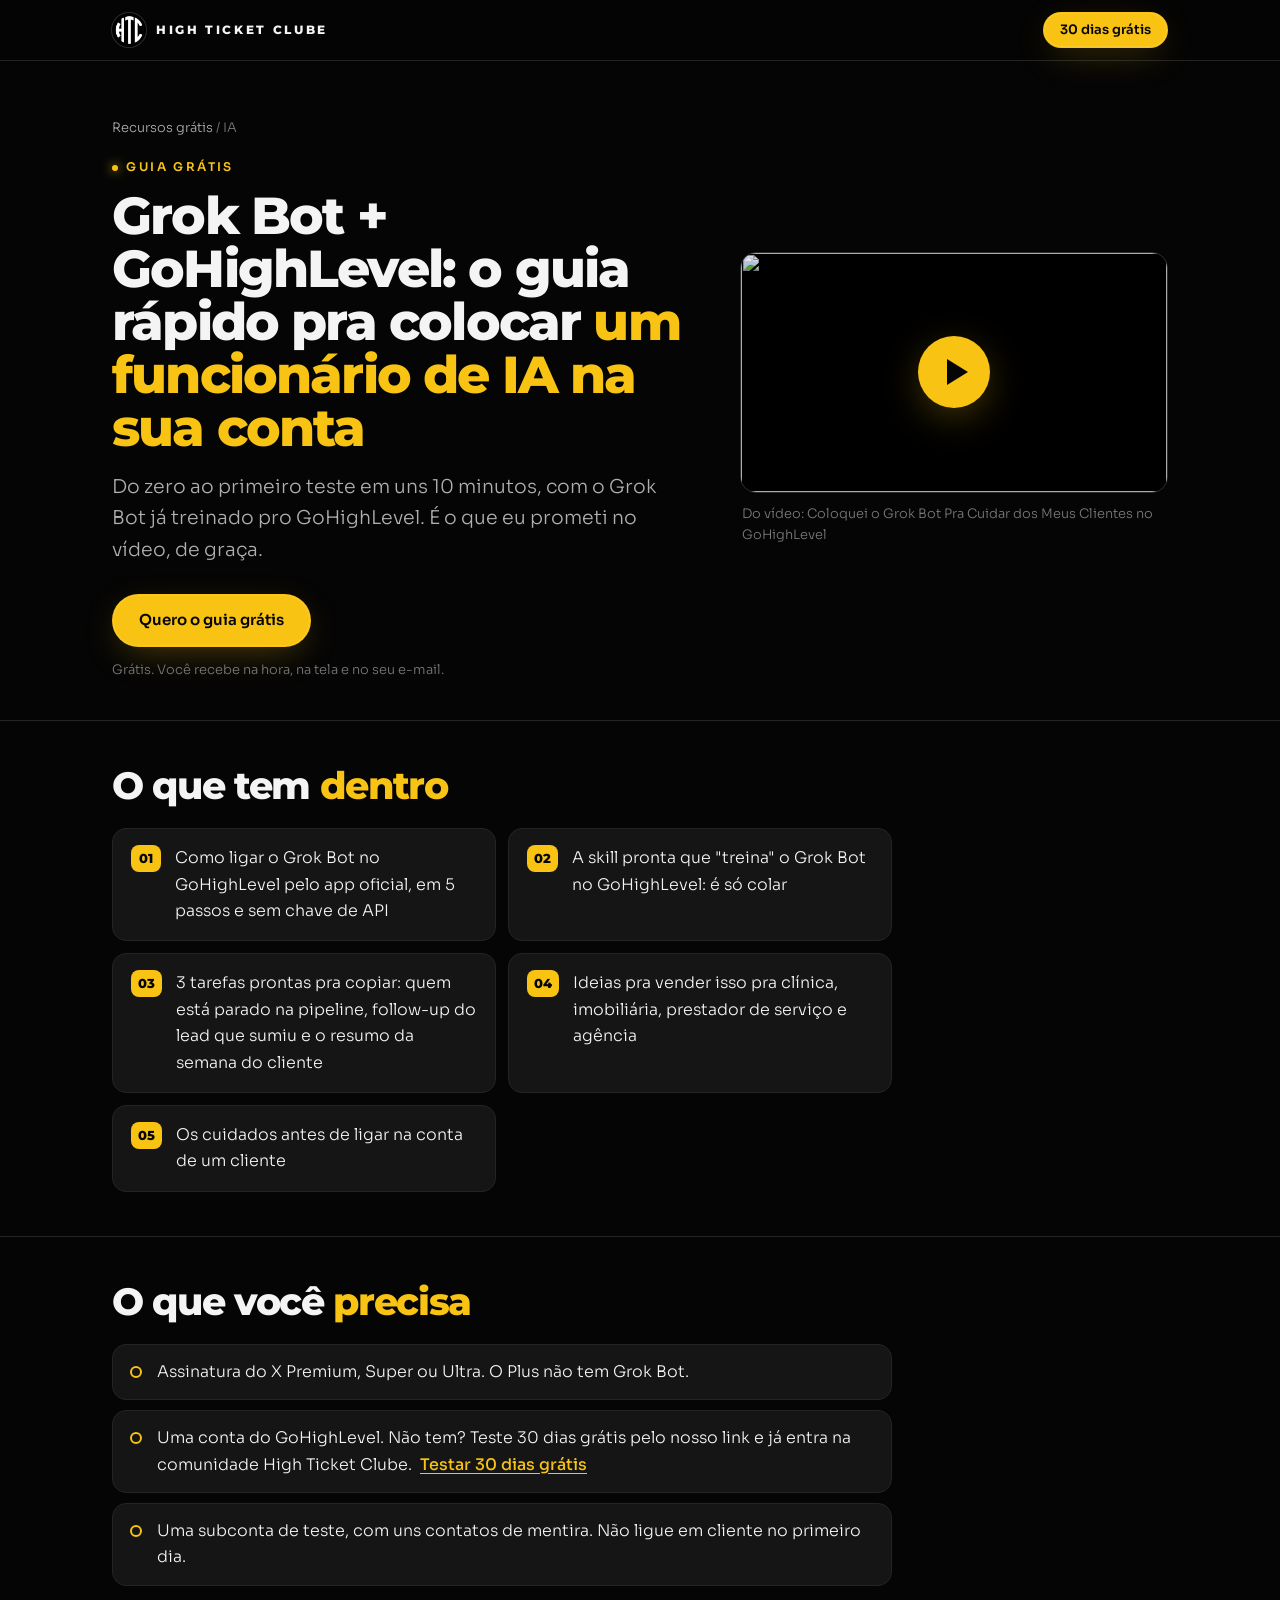
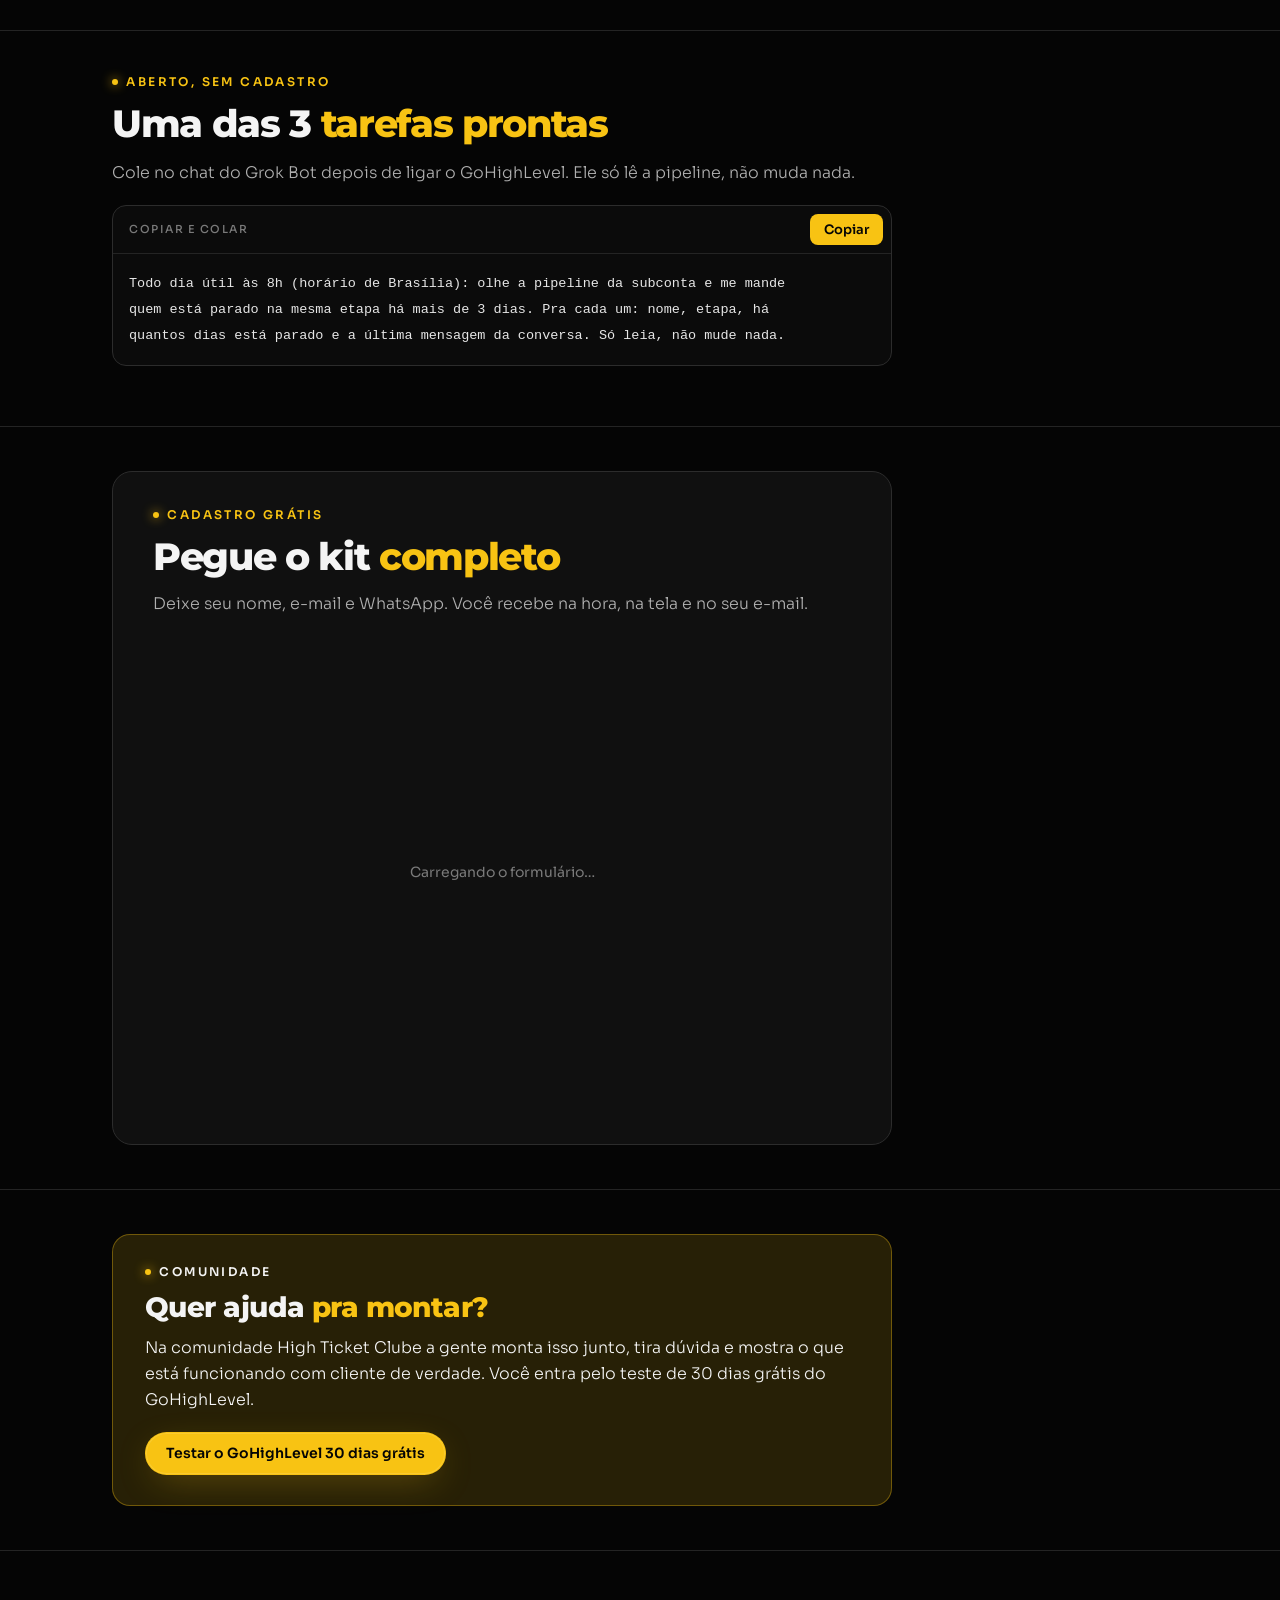
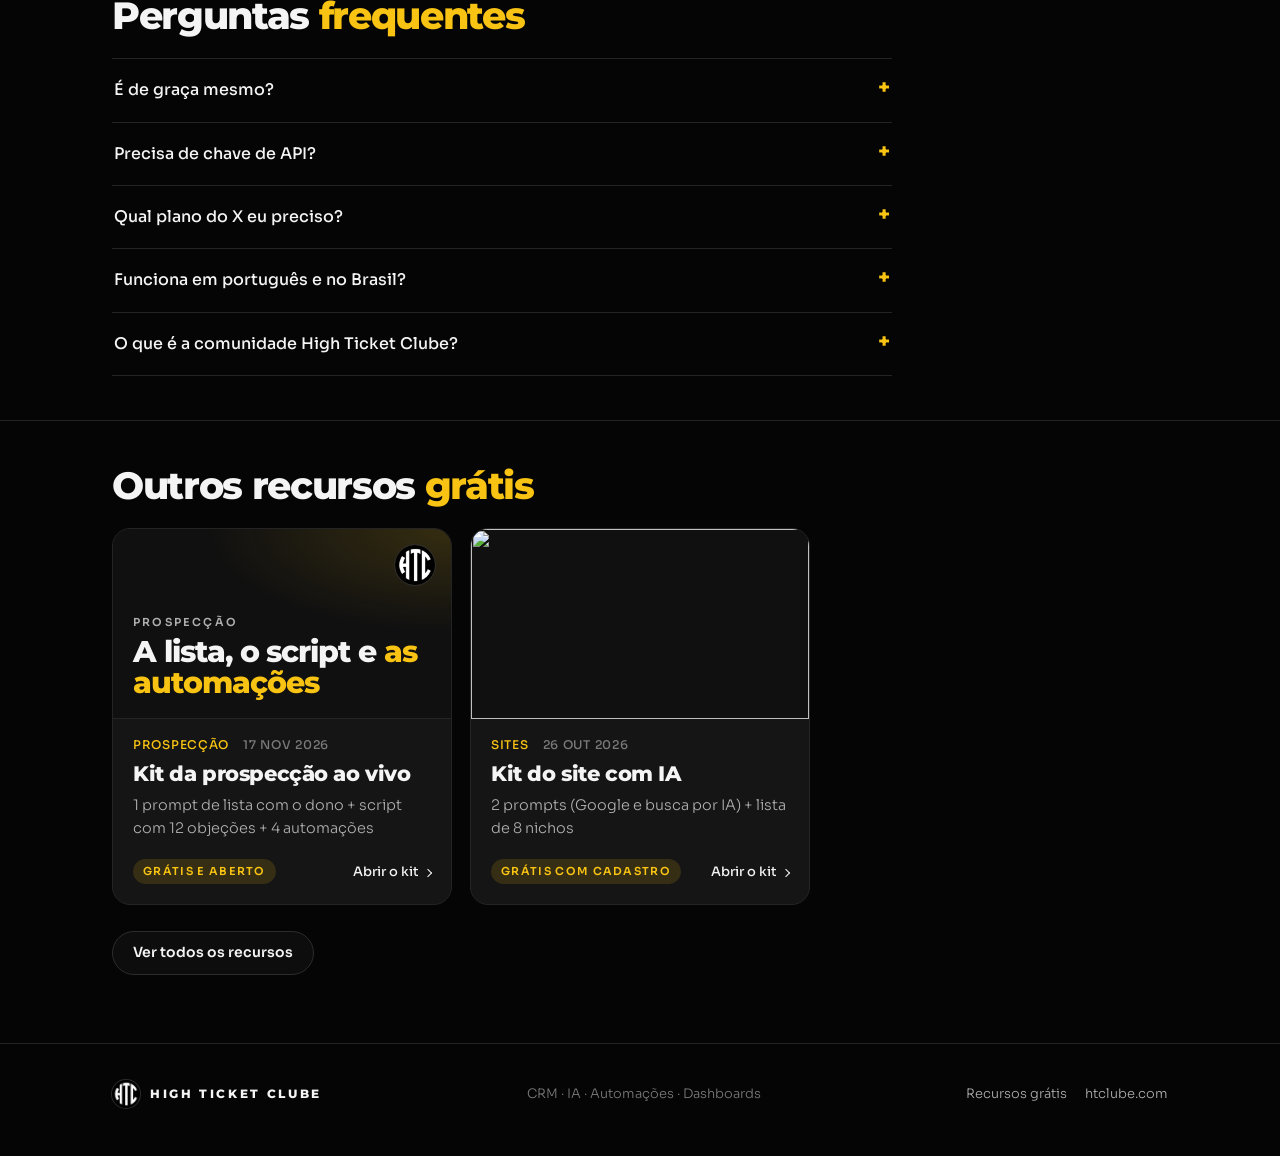
==== commit 96cc8c72: "recursos: kit-prospeccao, grok-bot-ghl, kit-site-ia Co-Authored-By: Claude Opus 5.5 <noreply@anthrop" ====
--- a/grok-bot-ghl/index.html
+++ b/grok-bot-ghl/index.html
@@ -16,8 +16,8 @@
 <link rel="preconnect" href="https://fonts.googleapis.com">
 <link rel="preconnect" href="https://fonts.gstatic.com" crossorigin>
 <link rel="stylesheet" href="https://fonts.googleapis.com/css2?family=Montserrat:wght@800&family=Sora:wght@300..700&display=swap">
-<link rel="stylesheet" href="../assets/estilo.css?v=5bda9de5">
-<script src="../assets/site.js?v=5bda9de5" defer></script>
+<link rel="stylesheet" href="../assets/estilo.css?v=7553e10c">
+<script src="../assets/site.js?v=7553e10c" defer></script>
 </head>
 <body>
 <header class="topo"><div class="wrap topo-in">
--- a/assets/estilo.css
+++ b/assets/estilo.css
@@ -133,8 +133,14 @@
 @media (min-width: 720px) { .cadastro { padding: 36px 40px; } }
 .cadastro > h2 + p { color: var(--suave); margin: -8px 0 20px; }
 /* o form do GHL já vem nas cores do HTC (CSS personalizado no GHL, cópia em 16-materiais/form_htc.css) */
-.form-ghl { background: transparent; border-radius: 16px; overflow: hidden; margin: 0 -1px; }
-.form-ghl iframe { display: block; width: 100%; border: 0; }
+.form-ghl { background: transparent; border-radius: 16px; overflow: hidden; margin: 0 -1px; position: relative; min-height: 400px; }
+/* o form_embed do GHL esconde o iframe uns 4 a 6 s até carregar: o espaço fica com o aviso, que some por baixo do form */
+.form-ghl::before { content: "Carregando o formulário…"; position: absolute; inset: 0; display: grid; place-items: center;
+  font: 400 14px/1.4 var(--corpo); color: var(--apagado); }
+.form-ghl .ep-wrapper, .form-ghl iframe { position: relative; z-index: 1; }
+.form-ghl iframe { display: block; width: 100%; border: 0; color-scheme: normal; }
+/* color-scheme: o site é dark e a página do form do GHL é normal; se não baterem, o Chrome pinta um fundo branco atrás do
+   iframe, que aparecia nos cantos arredondados do formulário (18/11/2026) */
 .form-falso { display: grid; gap: 14px; }
 .form-falso label { display: grid; gap: 6px; font: 500 13px/1.2 var(--corpo); color: var(--suave); }
 .form-falso input { width: 100%; font: 400 16px/1.2 var(--corpo); color: var(--texto); background: var(--sup); border: 1px solid var(--linha-forte); border-radius: 12px; padding: 14px 14px; }
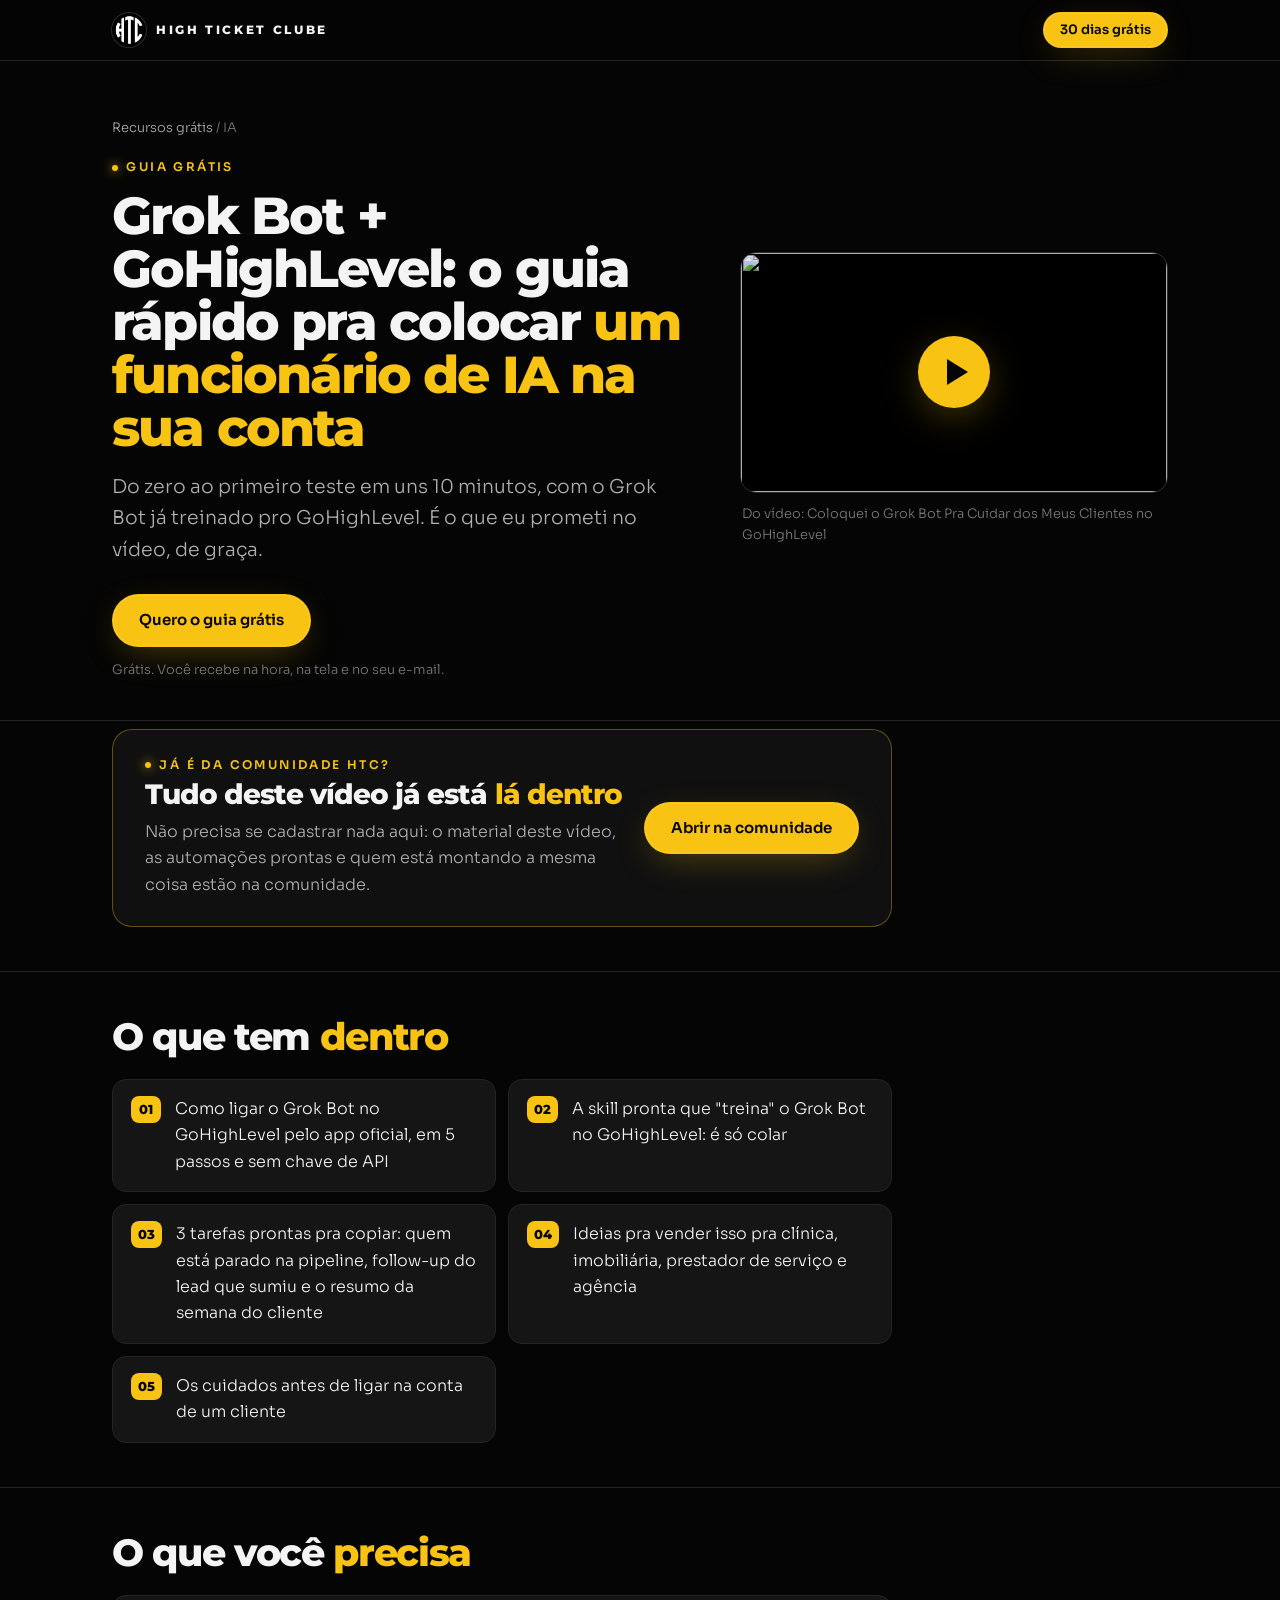
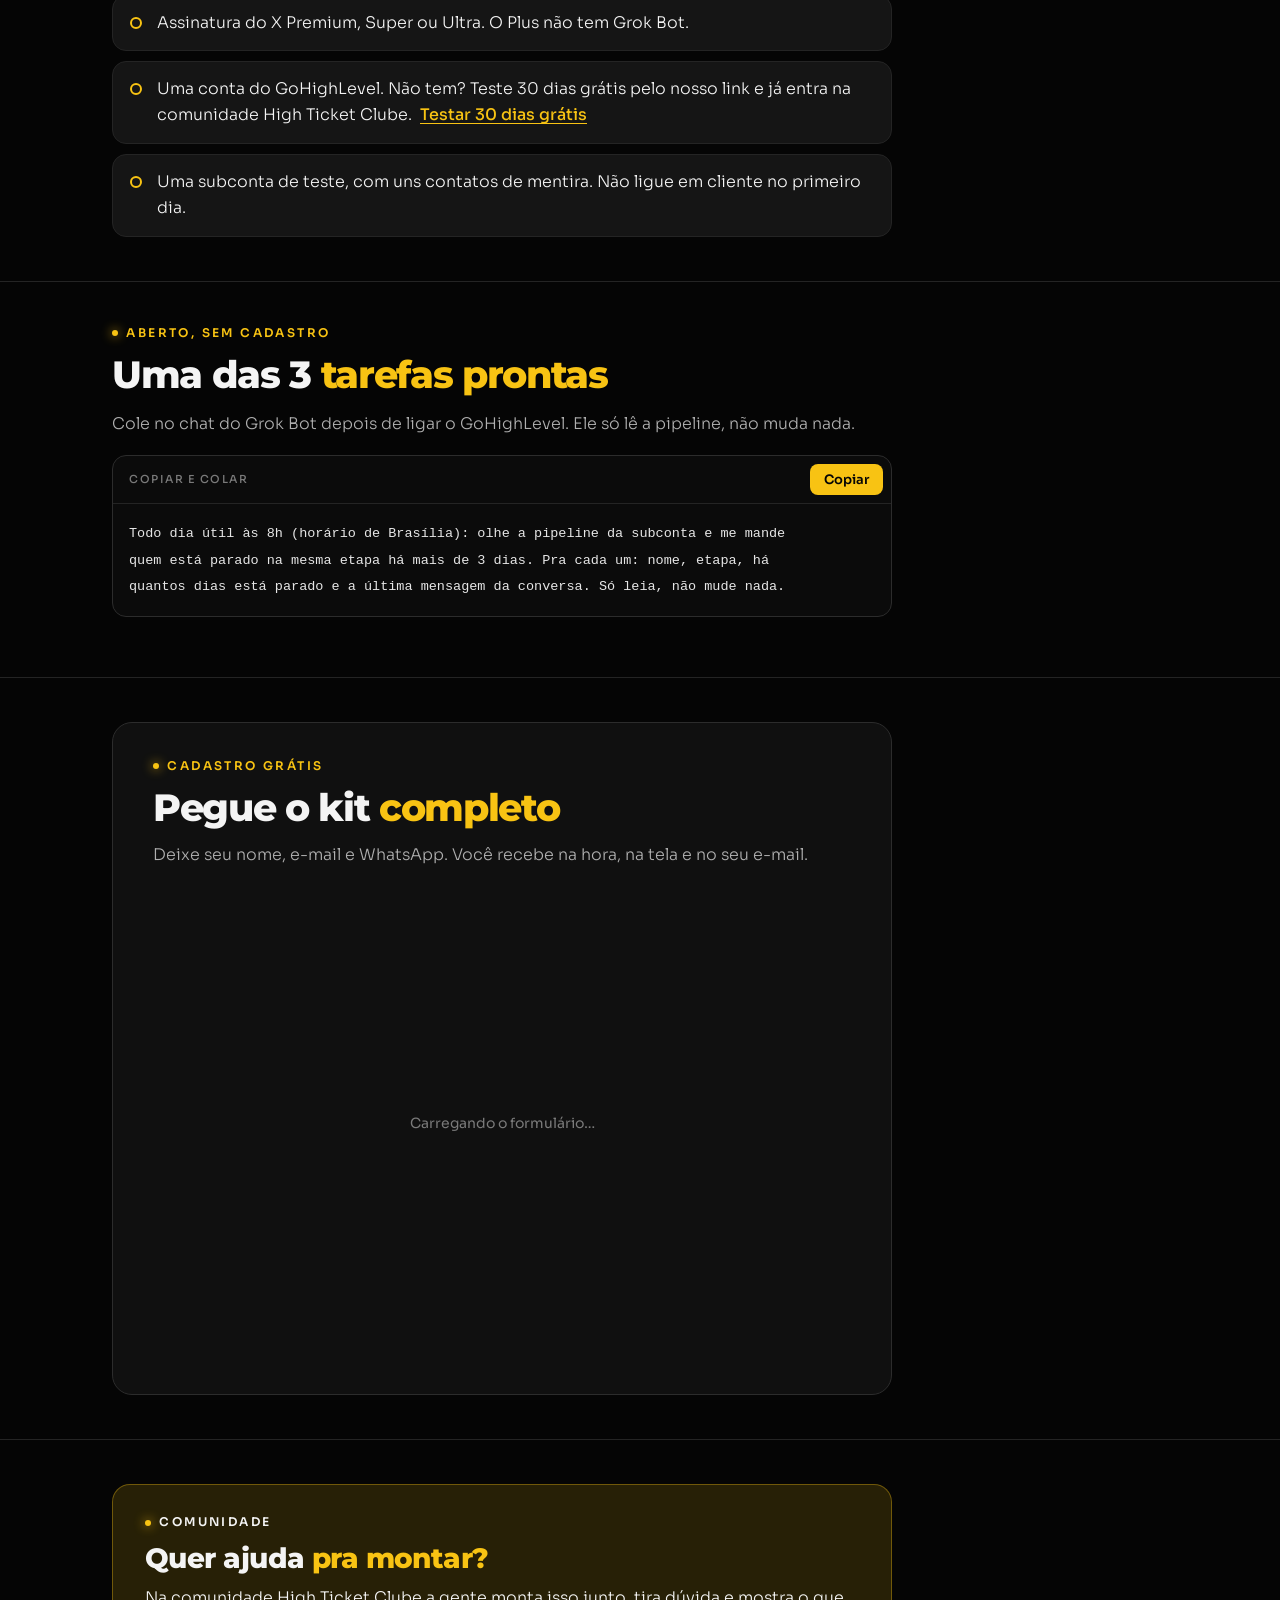
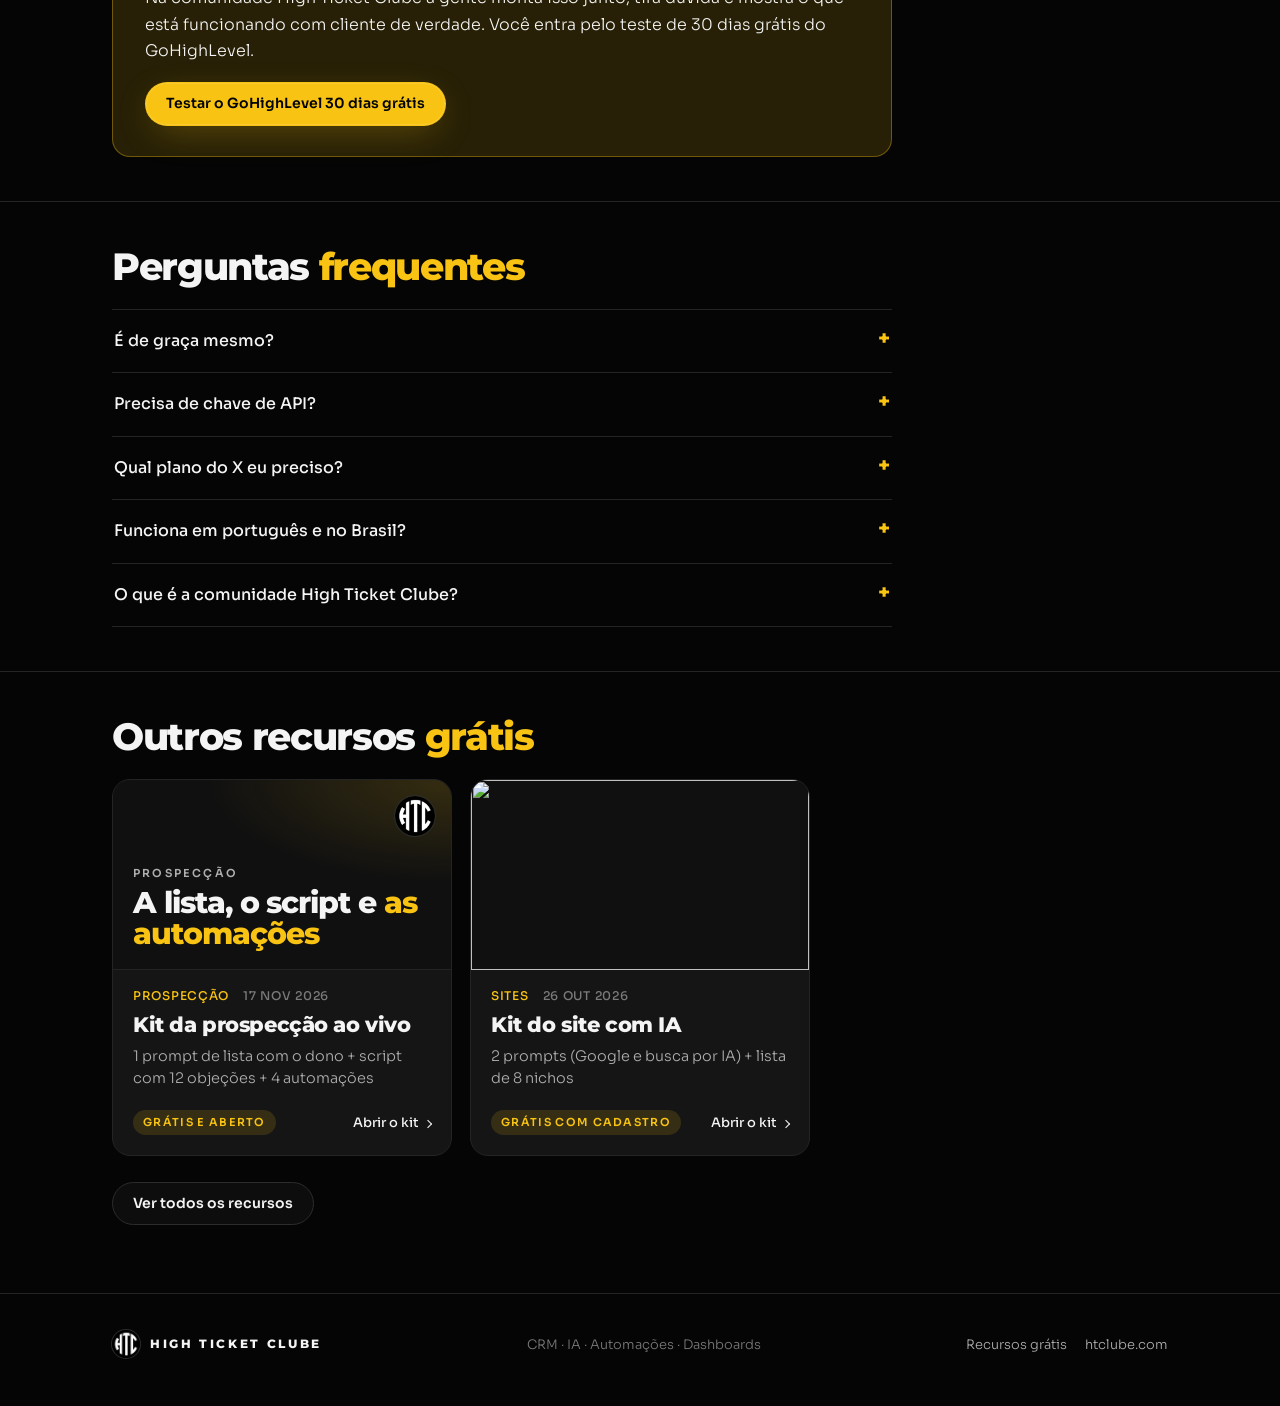
==== commit 9a861aaa: "recursos: kit-prospeccao, grok-bot-ghl, kit-site-ia Co-Authored-By: Claude Opus 5.5 <noreply@anthrop" ====
--- a/grok-bot-ghl/index.html
+++ b/grok-bot-ghl/index.html
@@ -16,8 +16,8 @@
 <link rel="preconnect" href="https://fonts.googleapis.com">
 <link rel="preconnect" href="https://fonts.gstatic.com" crossorigin>
 <link rel="stylesheet" href="https://fonts.googleapis.com/css2?family=Montserrat:wght@800&family=Sora:wght@300..700&display=swap">
-<link rel="stylesheet" href="../assets/estilo.css?v=7553e10c">
-<script src="../assets/site.js?v=7553e10c" defer></script>
+<link rel="stylesheet" href="../assets/estilo.css?v=c215c540">
+<script src="../assets/site.js?v=c215c540" defer></script>
 </head>
 <body>
 <header class="topo"><div class="wrap topo-in">
@@ -35,6 +35,18 @@
 <p class="peq">Grátis. Você recebe na hora, na tela e no seu e-mail.</p>
 </div>
 <div class="video"><a class="video-capa" href="https://www.youtube.com/watch?v=a-weSsnmP30" data-yt="a-weSsnmP30" target="_blank" rel="noopener"><img src="https://i.ytimg.com/vi/a-weSsnmP30/hqdefault.jpg" alt="" width="480" height="360"><span class="play" aria-hidden="true"></span><span class="sr">Assistir o vídeo no YouTube</span></a><p class="video-legenda">Do vídeo: Coloquei o Grok Bot Pra Cuidar dos Meus Clientes no GoHighLevel</p></div>
+</div></section>
+
+<section class="secao secao-membro" id="comunidade"><div class="wrap ler">
+<div class="membro">
+<div>
+<p class="eyebrow">JÁ É DA COMUNIDADE HTC?</p>
+<h2>Tudo deste vídeo já está <span class="am">lá dentro</span></h2>
+<p>Não precisa se cadastrar nada aqui: o material deste vídeo, as automações prontas e quem
+está montando a mesma coisa estão na comunidade.</p>
+</div>
+<a class="btn btn-g" href="https://comunidade.htclube.com/communities/groups/high-ticket-clube/learning" target="_blank" rel="noopener">Abrir na comunidade</a>
+</div>
 </div></section>
 
 <section class="secao"><div class="wrap ler">
@@ -61,9 +73,9 @@
 <p class="eyebrow">CADASTRO GRÁTIS</p>
 <h2>Pegue o kit <span class="am">completo</span></h2>
 <p>Deixe seu nome, e-mail e WhatsApp. Você recebe na hora, na tela e no seu e-mail.</p>
-<div class="form-ghl"><iframe data-src="https://api.leadconnectorhq.com/widget/form/6o6xbaWZyhLuDJ2fn6XQ?material=grok-bot-ghl" id="inline-6o6xbaWZyhLuDJ2fn6XQ" data-layout="{'id':'INLINE'}" data-trigger-type="alwaysShow" data-trigger-value="" data-activation-type="alwaysActivated" data-activation-value="" data-deactivation-type="neverDeactivate" data-deactivation-value="" data-form-name="Material grátis" data-height="470" data-layout-iframe-id="inline-6o6xbaWZyhLuDJ2fn6XQ" data-form-id="6o6xbaWZyhLuDJ2fn6XQ" title="Cadastro grátis: Grok Bot + GoHighLevel" style="height:470px"></iframe></div>
+<div class="form-ghl"><iframe src="https://api.leadconnectorhq.com/widget/form/6o6xbaWZyhLuDJ2fn6XQ?material=grok-bot-ghl" id="inline-6o6xbaWZyhLuDJ2fn6XQ" data-layout="{'id':'INLINE'}" data-trigger-type="alwaysShow" data-trigger-value="" data-activation-type="alwaysActivated" data-activation-value="" data-deactivation-type="neverDeactivate" data-deactivation-value="" data-form-name="Material grátis" data-height="470" data-layout-iframe-id="inline-6o6xbaWZyhLuDJ2fn6XQ" data-form-id="6o6xbaWZyhLuDJ2fn6XQ" title="Cadastro grátis: Grok Bot + GoHighLevel" style="height:470px"></iframe></div>
 <noscript><p class="aviso-form">O cadastro precisa do JavaScript ligado no navegador.</p></noscript>
-<script src="https://link.msgsndr.com/js/form_embed.js" defer></script>
+<script src="https://link.msgsndr.com/js/form_embed.js"></script>
 
 </div>
 </div></section>
--- a/assets/estilo.css
+++ b/assets/estilo.css
@@ -137,7 +137,11 @@
 /* o form_embed do GHL esconde o iframe uns 4 a 6 s até carregar: o espaço fica com o aviso, que some por baixo do form */
 .form-ghl::before { content: "Carregando o formulário…"; position: absolute; inset: 0; display: grid; place-items: center;
   font: 400 14px/1.4 var(--corpo); color: var(--apagado); }
-.form-ghl .ep-wrapper, .form-ghl iframe { position: relative; z-index: 1; }
+.form-ghl .ep-wrapper { position: relative; z-index: 1; }
+/* o form_embed segura o iframe escondido (fora da tela) até o aviso dele: 7 a 10 s, contra 1,5 s do form sozinho.
+   Aqui o form fica visível desde o começo; o form_embed continua cuidando da altura, dos UTMs e do redirecionamento. */
+.form-ghl iframe { position: relative !important; z-index: 1; left: auto !important; opacity: 1 !important;
+  visibility: visible !important; pointer-events: auto !important; }
 .form-ghl iframe { display: block; width: 100%; border: 0; color-scheme: normal; }
 /* color-scheme: o site é dark e a página do form do GHL é normal; se não baterem, o Chrome pinta um fundo branco atrás do
    iframe, que aparecia nos cantos arredondados do formulário (18/11/2026) */
@@ -221,3 +225,31 @@
 .codigo code { font: 13.5px/1.62 ui-monospace, SFMono-Regular, Menlo, monospace; color: #e6e6e6; background: none; border: 0; padding: 0; }
 
 @media (prefers-reduced-motion: reduce) { * { transition: none !important; scroll-behavior: auto !important; } }
+
+/* buscador da central e caixa de quem já é da comunidade (18/11/2026) */
+.busca { display: flex; gap: 10px; margin: 30px 0 0; max-width: 760px; }
+.busca input { flex: 1; min-width: 0; font: 400 16px/1.2 var(--corpo); color: var(--texto); background: var(--sup);
+  border: 1px solid var(--linha-forte); border-radius: 999px; padding: 16px 22px; }
+.busca input::placeholder { color: var(--apagado); }
+.busca input:focus { outline: none; border-color: var(--cor); box-shadow: 0 0 0 3px var(--cor-suave); }
+@media (max-width: 600px) { .busca { flex-direction: column; } .busca .btn { width: 100%; } }
+.busca-dica { font-size: 13.5px; color: var(--apagado); margin: 10px 0 0; max-width: 760px; }
+.resultado { display: grid; gap: 12px; margin: 22px 0 0; max-width: 760px; }
+.resultado:empty { display: none; }
+.achado-titulo { margin: 0; font-size: 14px; color: var(--suave); }
+.achado { background: var(--elevado); border: 1px solid var(--cor-brilho); border-radius: 18px; padding: 20px 22px; }
+.achado .meta { margin: 0 0 6px; font-size: 12.5px; color: var(--apagado); }
+.achado h3 { margin: 0 0 6px; font-size: clamp(19px, 2.2vw, 23px); }
+.achado .resumo { margin: 0; color: var(--suave); }
+.achado-de { margin: 0 0 8px; font-size: 13.5px; color: var(--apagado); }
+.achado-acoes { display: flex; flex-wrap: wrap; gap: 10px; margin: 16px 0 0; }
+.achado-onde { margin: 10px 0 0; font-size: 13px; color: var(--apagado); }
+.resultado .nada { margin: 0; color: var(--suave); background: var(--elevado); border: 1px solid var(--linha-forte);
+  border-radius: 14px; padding: 14px 18px; }
+.secao-membro { padding-top: 8px; }
+.membro { display: grid; gap: 18px; align-items: center; background: var(--elevado); border: 1px solid var(--cor-brilho);
+  border-radius: 20px; padding: 24px 22px; }
+@media (min-width: 760px) { .membro { grid-template-columns: 1fr auto; padding: 28px 32px; } }
+.membro h2 { margin: 6px 0 10px; font-size: clamp(22px, 2.6vw, 28px); }
+.membro p { margin: 0; color: var(--suave); }
+.membro .eyebrow { color: var(--cor); }
